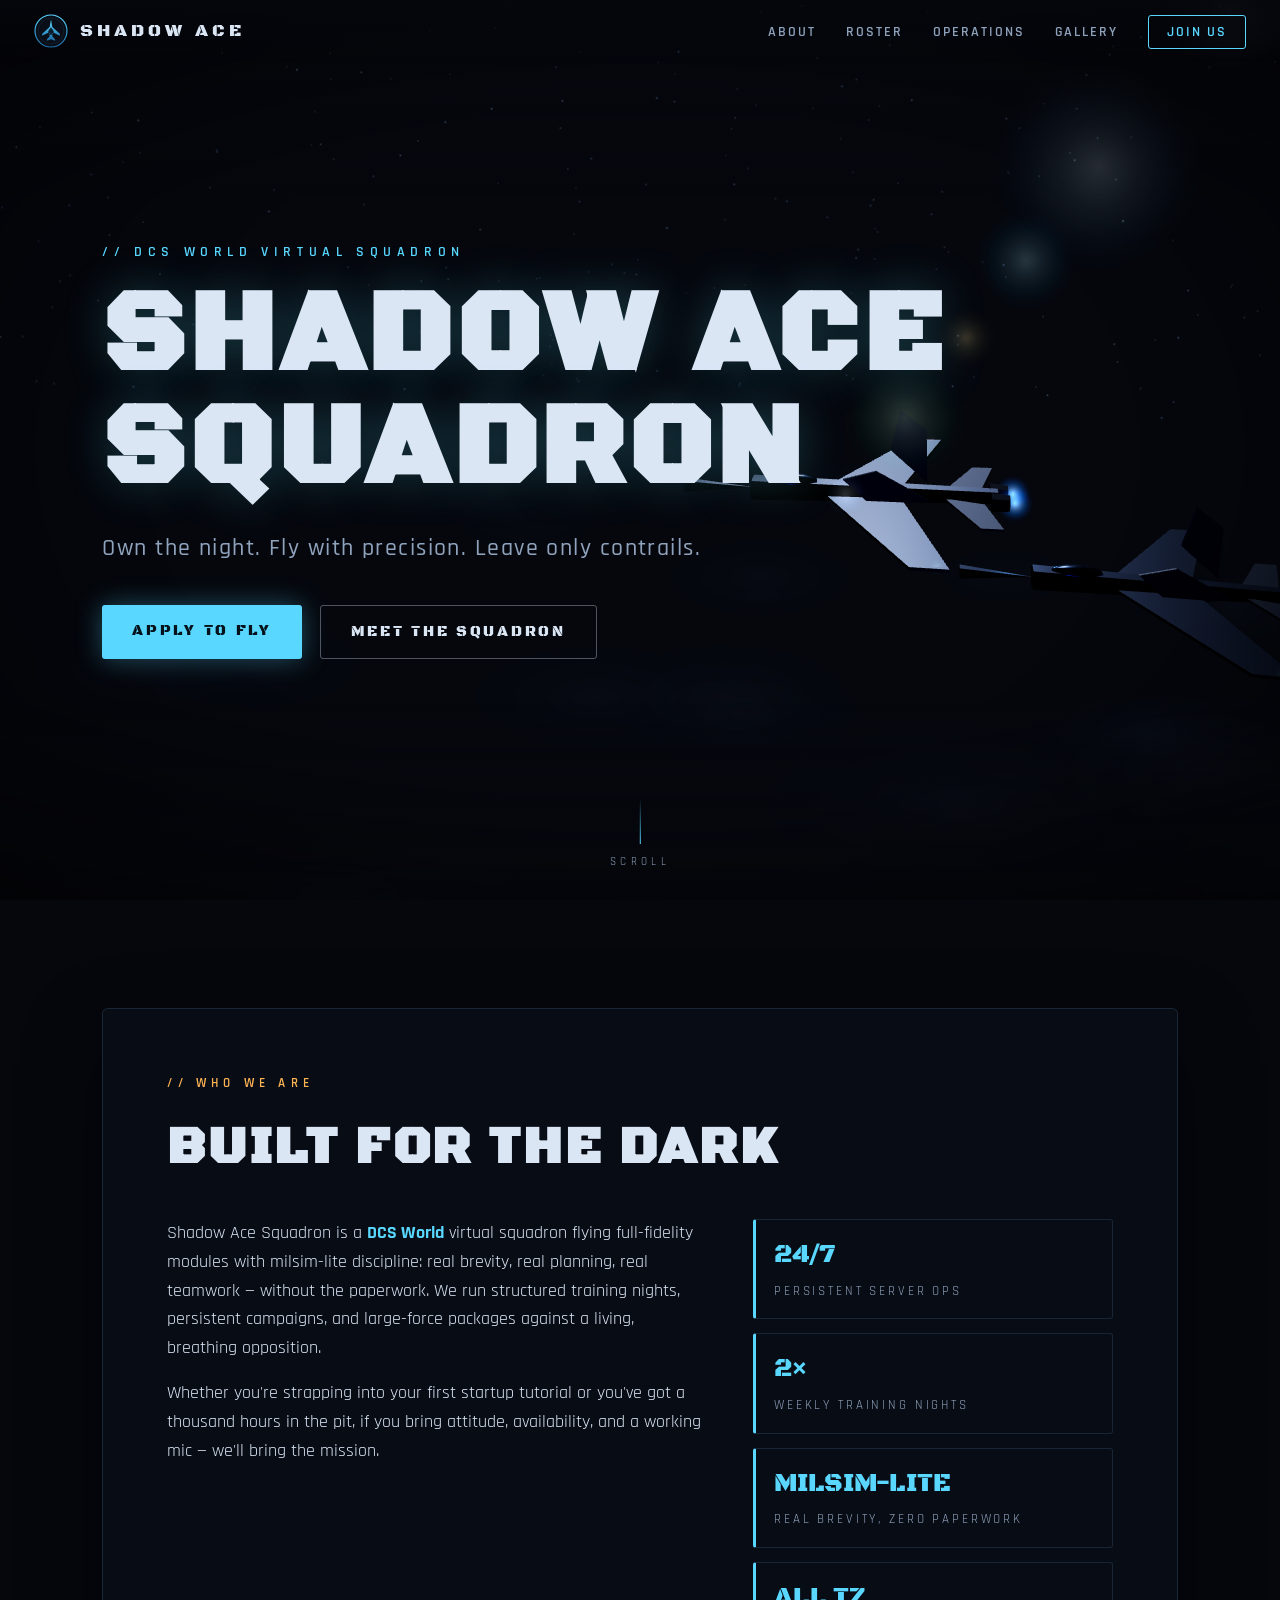
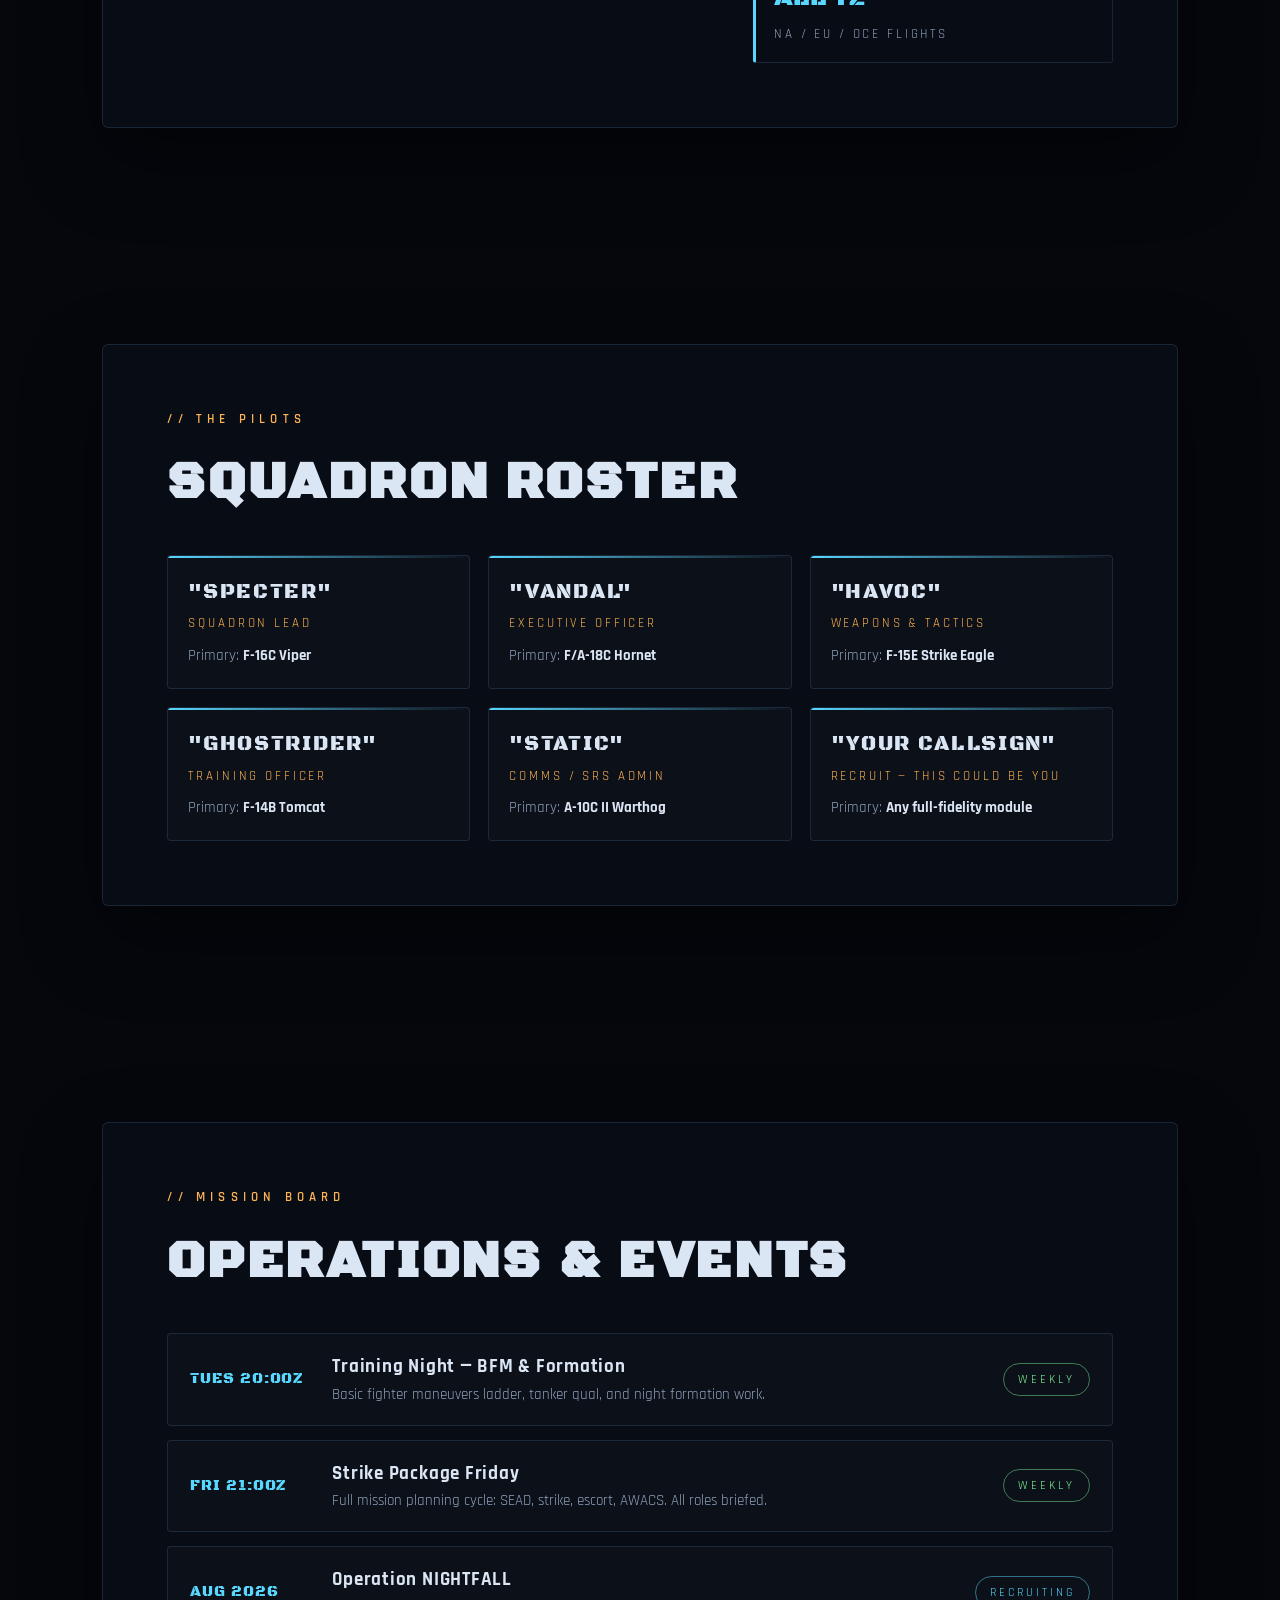
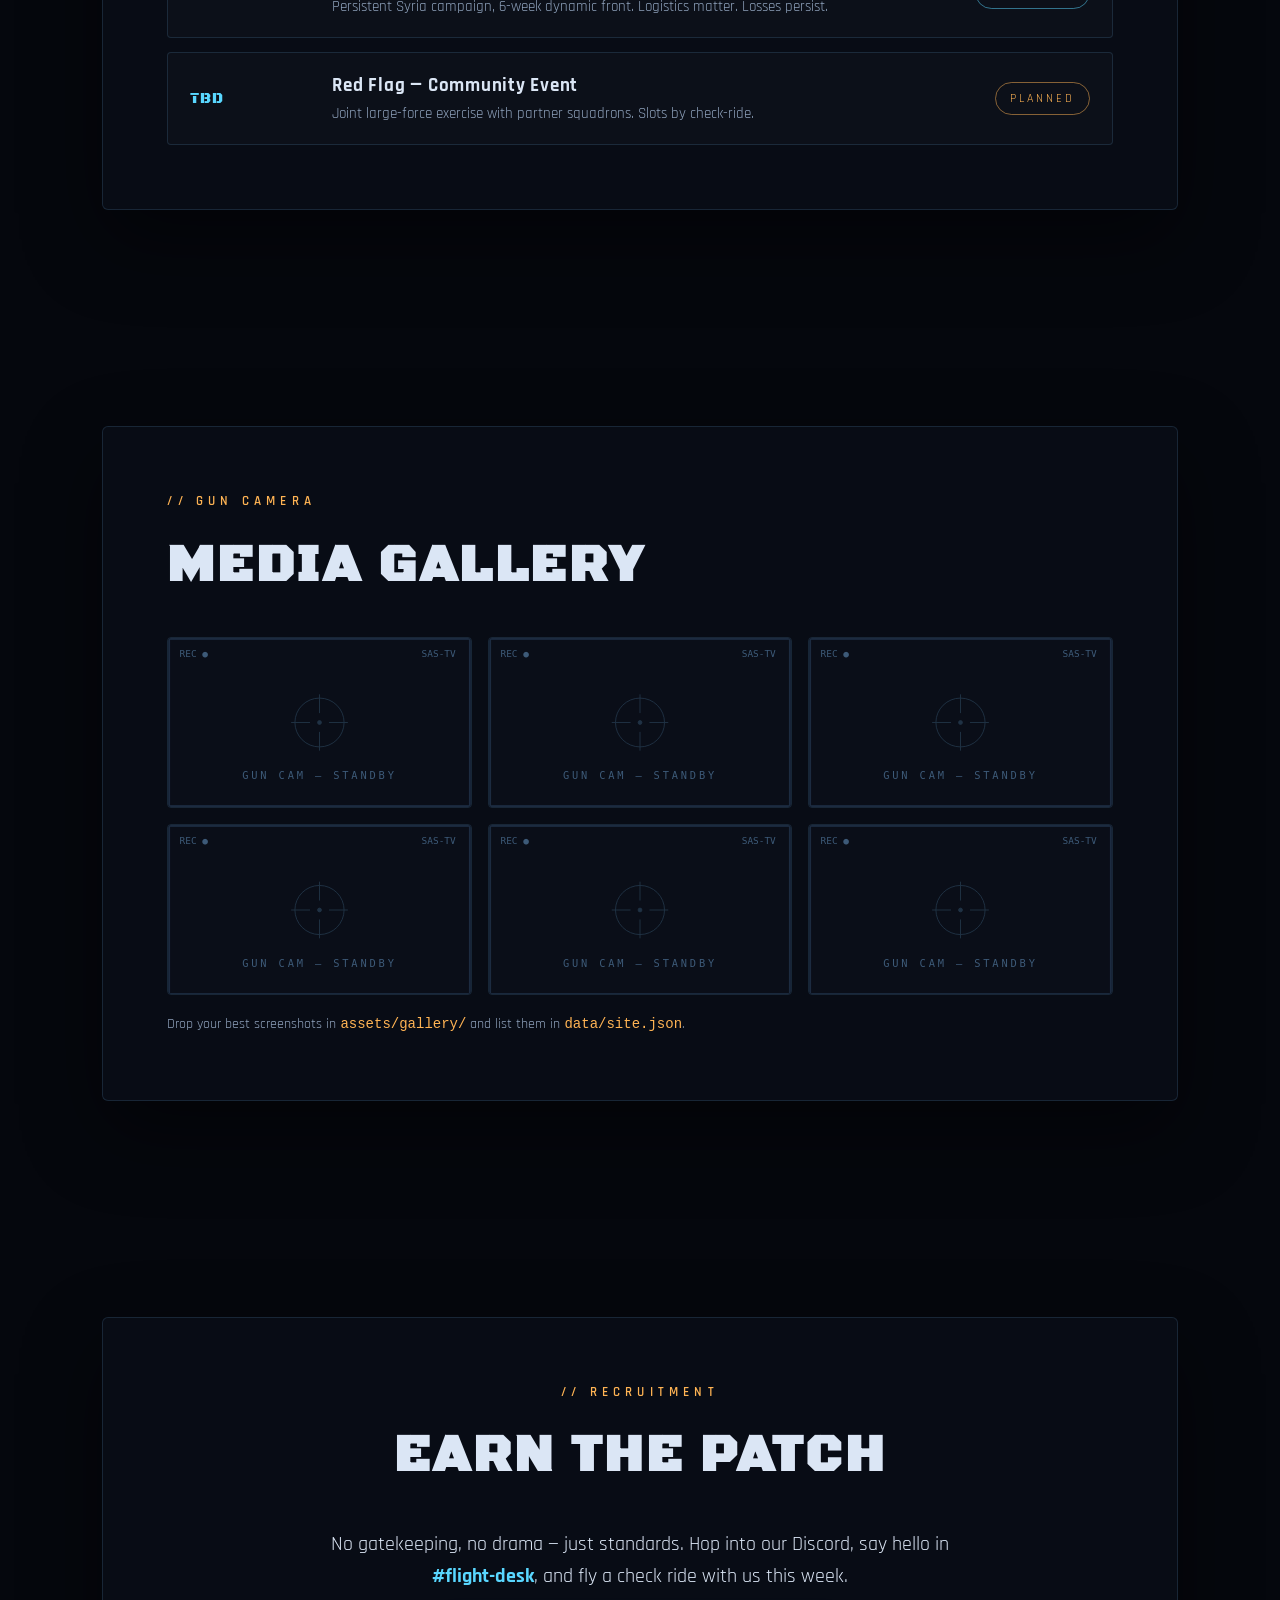
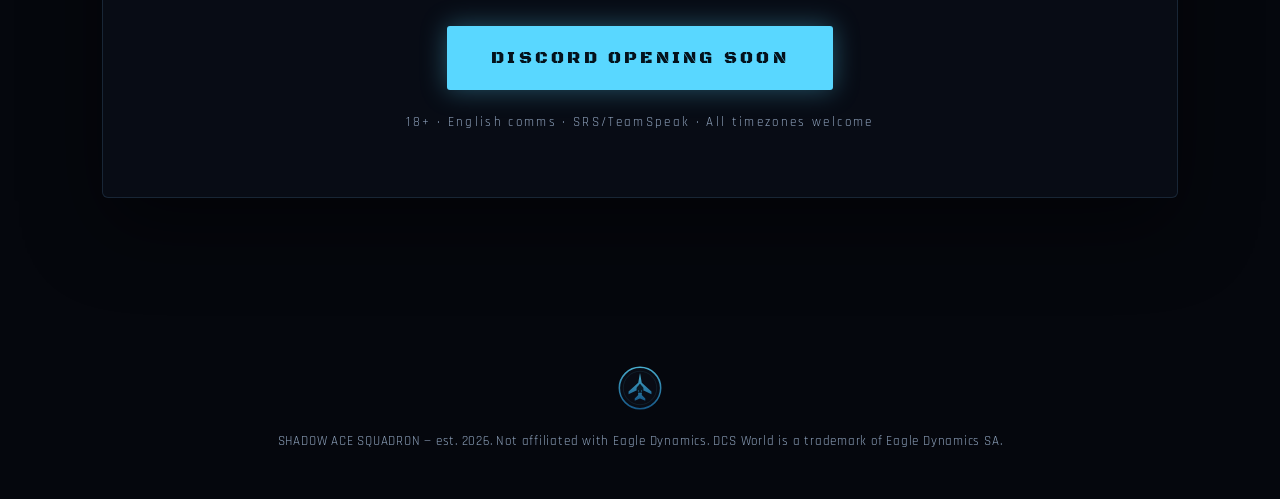
==== index.html @ 723c4660 "Shadow Ace Squadron website — cinematic Three.js night-ops build Co-Authored-By: Claude Fable 5 <nor" ====
<!DOCTYPE html>
<html lang="en">
<head>
  <meta charset="UTF-8" />
  <meta name="viewport" content="width=device-width, initial-scale=1.0" />
  <title>Shadow Ace Squadron — SAS | DCS World Virtual Squadron</title>
  <meta name="description" content="Shadow Ace Squadron (SAS) — a DCS World virtual squadron. Precision. Brotherhood. Night ops. Apply to fly with us." />
  <link rel="icon" href="assets/favicon.svg" type="image/svg+xml" />
  <link rel="stylesheet" href="css/fonts.css" />
  <link rel="stylesheet" href="css/style.css" />
  <script type="importmap">
    {
      "imports": {
        "three": "./js/vendor/three.module.js"
      }
    }
  </script>
</head>
<body>
  <!-- 3D background canvas (fixed, full viewport) -->
  <canvas id="scene"></canvas>
  <div id="vignette"></div>

  <!-- Loading screen -->
  <div id="loader">
    <div class="loader-inner">
      <div class="loader-ring"></div>
      <span class="loader-text">SPOOLING ENGINES</span>
    </div>
  </div>

  <!-- Navigation -->
  <nav id="nav">
    <a class="nav-brand" href="#top">
      <img src="assets/logo.svg" alt="SAS roundel" class="nav-logo" />
      <span>SHADOW&nbsp;ACE</span>
    </a>
    <button id="nav-toggle" aria-label="Menu"><span></span><span></span><span></span></button>
    <ul class="nav-links">
      <li><a href="#about">About</a></li>
      <li><a href="#roster">Roster</a></li>
      <li><a href="#operations">Operations</a></li>
      <li><a href="#gallery">Gallery</a></li>
      <li><a href="#join" class="nav-cta">Join Us</a></li>
    </ul>
  </nav>

  <main id="top">
    <!-- HERO -->
    <header class="hero">
      <div class="hero-content reveal">
        <p class="hero-kicker">// DCS WORLD VIRTUAL SQUADRON</p>
        <h1 class="hero-title">SHADOW&nbsp;ACE<br />SQUADRON</h1>
        <p class="hero-sub">Own the night. Fly with precision. Leave only contrails.</p>
        <div class="hero-actions">
          <a href="#join" class="btn btn-primary">APPLY TO FLY</a>
          <a href="#about" class="btn btn-ghost">MEET THE SQUADRON</a>
        </div>
      </div>
      <div class="hero-scroll"><span></span>SCROLL</div>
    </header>

    <!-- ABOUT -->
    <section id="about" class="section">
      <div class="panel reveal">
        <p class="section-kicker">// WHO WE ARE</p>
        <h2 class="section-title">BUILT FOR THE DARK</h2>
        <div class="about-grid">
          <div class="about-text">
            <p>
              Shadow Ace Squadron is a <strong>DCS World</strong> virtual squadron flying
              full-fidelity modules with milsim-lite discipline: real brevity, real planning,
              real teamwork — without the paperwork. We run structured training nights,
              persistent campaigns, and large-force packages against a living, breathing
              opposition.
            </p>
            <p>
              Whether you're strapping into your first startup tutorial or you've got a
              thousand hours in the pit, if you bring attitude, availability, and a working
              mic — we'll bring the mission.
            </p>
          </div>
          <ul class="stat-list" id="stat-list">
            <!-- populated by js/main.js from data/site.json -->
          </ul>
        </div>
      </div>
    </section>

    <!-- ROSTER -->
    <section id="roster" class="section">
      <div class="panel reveal">
        <p class="section-kicker">// THE PILOTS</p>
        <h2 class="section-title">SQUADRON ROSTER</h2>
        <div class="roster-grid" id="roster-grid">
          <!-- populated by js/main.js from data/roster.json -->
        </div>
      </div>
    </section>

    <!-- OPERATIONS -->
    <section id="operations" class="section">
      <div class="panel reveal">
        <p class="section-kicker">// MISSION BOARD</p>
        <h2 class="section-title">OPERATIONS &amp; EVENTS</h2>
        <div class="ops-list" id="ops-list">
          <!-- populated by js/main.js from data/ops.json -->
        </div>
      </div>
    </section>

    <!-- GALLERY -->
    <section id="gallery" class="section">
      <div class="panel reveal">
        <p class="section-kicker">// GUN CAMERA</p>
        <h2 class="section-title">MEDIA GALLERY</h2>
        <div class="gallery-grid" id="gallery-grid">
          <!-- populated by js/main.js from data/site.json gallery entries -->
        </div>
        <p class="gallery-note">Drop your best screenshots in <code>assets/gallery/</code> and list them in <code>data/site.json</code>.</p>
      </div>
    </section>

    <!-- JOIN -->
    <section id="join" class="section">
      <div class="panel panel-cta reveal">
        <p class="section-kicker">// RECRUITMENT</p>
        <h2 class="section-title">EARN THE PATCH</h2>
        <p class="join-text">
          No gatekeeping, no drama — just standards. Hop into our Discord, say hello in
          <strong>#flight-desk</strong>, and fly a check ride with us this week.
        </p>
        <a id="discord-btn" class="btn btn-primary btn-lg" href="#" target="_blank" rel="noopener">
          JOIN THE DISCORD
        </a>
        <p class="join-smallprint">18+ · English comms · SRS/TeamSpeak · All timezones welcome</p>
      </div>
    </section>

    <footer>
      <img src="assets/logo.svg" alt="SAS roundel" class="footer-logo" />
      <p>SHADOW ACE SQUADRON — est. 2026. Not affiliated with Eagle Dynamics. DCS World is a trademark of Eagle Dynamics SA.</p>
    </footer>
  </main>

  <script type="module" src="js/scene.js"></script>
  <script type="module" src="js/main.js"></script>
</body>
</html>
---- css/fonts.css ----
@font-face {
  font-family: "Black Ops One";
  font-style: normal;
  font-weight: 400;
  font-display: swap;
  src: url("../assets/fonts/black-ops-one-latin-400-normal.woff2") format("woff2");
}
@font-face { font-family: "Rajdhani"; font-style: normal; font-weight: 400; font-display: swap; src: url("../assets/fonts/rajdhani-latin-400-normal.woff2") format("woff2"); }
@font-face { font-family: "Rajdhani"; font-style: normal; font-weight: 500; font-display: swap; src: url("../assets/fonts/rajdhani-latin-500-normal.woff2") format("woff2"); }
@font-face { font-family: "Rajdhani"; font-style: normal; font-weight: 600; font-display: swap; src: url("../assets/fonts/rajdhani-latin-600-normal.woff2") format("woff2"); }
@font-face { font-family: "Rajdhani"; font-style: normal; font-weight: 700; font-display: swap; src: url("../assets/fonts/rajdhani-latin-700-normal.woff2") format("woff2"); }
---- css/style.css ----
/* ============ Shadow Ace Squadron — night-ops theme ============ */
:root {
  --bg: #05070d;
  --panel: rgba(10, 14, 24, 0.82);
  --panel-border: rgba(120, 200, 255, 0.14);
  --ink: #dbe6f5;
  --ink-dim: #8fa3bd;
  --cyan: #59d7ff;
  --amber: #ffb454;
  --danger: #ff5964;
  --stencil: "Black Ops One", system-ui, sans-serif;
  --body: "Rajdhani", system-ui, sans-serif;
}

* { margin: 0; padding: 0; box-sizing: border-box; }
html { scroll-behavior: smooth; }
body {
  background: var(--bg);
  color: var(--ink);
  font-family: var(--body);
  font-size: 18px;
  line-height: 1.6;
  overflow-x: hidden;
}

/* 3D canvas sits behind everything */
#scene {
  position: fixed;
  inset: 0;
  width: 100vw;
  height: 100vh;
  z-index: 0;
  display: block;
}
#vignette {
  position: fixed;
  inset: 0;
  z-index: 1;
  pointer-events: none;
  background:
    radial-gradient(ellipse at center, transparent 55%, rgba(0, 0, 0, 0.55) 100%),
    linear-gradient(to bottom, rgba(5, 7, 13, 0.35), transparent 22%, transparent 78%, rgba(5, 7, 13, 0.6));
}
main, nav, footer { position: relative; z-index: 2; }

/* ---------- loader ---------- */
#loader {
  position: fixed;
  inset: 0;
  z-index: 50;
  background: var(--bg);
  display: flex;
  align-items: center;
  justify-content: center;
  transition: opacity 0.7s ease, visibility 0.7s;
}
#loader.done { opacity: 0; visibility: hidden; }
.loader-inner { text-align: center; }
.loader-ring {
  width: 64px;
  height: 64px;
  margin: 0 auto 18px;
  border: 2px solid rgba(89, 215, 255, 0.15);
  border-top-color: var(--cyan);
  border-radius: 50%;
  animation: spin 0.9s linear infinite;
}
@keyframes spin { to { transform: rotate(360deg); } }
.loader-text {
  font-family: var(--stencil);
  letter-spacing: 0.35em;
  font-size: 13px;
  color: var(--ink-dim);
}

/* ---------- nav ---------- */
#nav {
  position: fixed;
  top: 0;
  left: 0;
  right: 0;
  z-index: 20;
  display: flex;
  align-items: center;
  justify-content: space-between;
  padding: 14px 34px;
  background: linear-gradient(to bottom, rgba(5, 7, 13, 0.85), rgba(5, 7, 13, 0));
  transition: background 0.3s;
}
#nav.scrolled {
  background: rgba(5, 7, 13, 0.92);
  border-bottom: 1px solid var(--panel-border);
  backdrop-filter: blur(10px);
}
.nav-brand {
  display: flex;
  align-items: center;
  gap: 12px;
  font-family: var(--stencil);
  font-size: 18px;
  letter-spacing: 0.22em;
  color: var(--ink);
  text-decoration: none;
}
.nav-logo { width: 34px; height: 34px; }
.nav-links {
  display: flex;
  gap: 30px;
  list-style: none;
  align-items: center;
}
.nav-links a {
  color: var(--ink-dim);
  text-decoration: none;
  font-weight: 600;
  letter-spacing: 0.14em;
  font-size: 14px;
  text-transform: uppercase;
  transition: color 0.2s;
}
.nav-links a:hover { color: var(--cyan); }
.nav-cta {
  border: 1px solid var(--cyan);
  padding: 7px 18px;
  border-radius: 3px;
  color: var(--cyan) !important;
}
.nav-cta:hover { background: rgba(89, 215, 255, 0.12); }
#nav-toggle { display: none; background: none; border: none; cursor: pointer; }
#nav-toggle span {
  display: block;
  width: 26px;
  height: 2px;
  background: var(--ink);
  margin: 6px 0;
}

/* ---------- hero ---------- */
.hero {
  min-height: 100vh;
  display: flex;
  align-items: center;
  padding: 0 8vw;
  position: relative;
}
.hero-kicker {
  color: var(--cyan);
  letter-spacing: 0.4em;
  font-weight: 600;
  font-size: 14px;
  margin-bottom: 18px;
}
.hero-title {
  font-family: var(--stencil);
  font-size: clamp(52px, 9vw, 118px);
  line-height: 0.98;
  letter-spacing: 0.04em;
  text-shadow: 0 0 44px rgba(89, 215, 255, 0.25), 0 4px 30px rgba(0, 0, 0, 0.8);
}
.hero-sub {
  margin-top: 22px;
  font-size: clamp(18px, 2.2vw, 24px);
  color: var(--ink-dim);
  font-weight: 500;
  letter-spacing: 0.06em;
}
.hero-actions { margin-top: 38px; display: flex; gap: 18px; flex-wrap: wrap; }
.hero-scroll {
  position: absolute;
  bottom: 28px;
  left: 50%;
  transform: translateX(-50%);
  font-size: 11px;
  letter-spacing: 0.4em;
  color: var(--ink-dim);
  text-align: center;
}
.hero-scroll span {
  display: block;
  width: 1px;
  height: 46px;
  margin: 0 auto 10px;
  background: linear-gradient(to bottom, transparent, var(--cyan));
  animation: drip 1.8s ease-in-out infinite;
}
@keyframes drip { 0% { transform: scaleY(0); transform-origin: top; } 55% { transform: scaleY(1); transform-origin: top; } 100% { transform: scaleY(0); transform-origin: bottom; } }

/* ---------- buttons ---------- */
.btn {
  display: inline-block;
  font-family: var(--stencil);
  font-size: 15px;
  letter-spacing: 0.18em;
  text-decoration: none;
  padding: 14px 30px;
  border-radius: 3px;
  transition: transform 0.15s, box-shadow 0.2s, background 0.2s;
}
.btn-primary {
  background: var(--cyan);
  color: #04121c;
  box-shadow: 0 0 26px rgba(89, 215, 255, 0.35);
}
.btn-primary:hover { transform: translateY(-2px); box-shadow: 0 0 40px rgba(89, 215, 255, 0.55); }
.btn-ghost {
  border: 1px solid rgba(219, 230, 245, 0.35);
  color: var(--ink);
}
.btn-ghost:hover { border-color: var(--cyan); color: var(--cyan); }
.btn-lg { font-size: 18px; padding: 18px 44px; }

/* ---------- sections & panels ---------- */
.section { padding: 12vh 8vw; }
.panel {
  max-width: 1150px;
  margin: 0 auto;
  background: var(--panel);
  border: 1px solid var(--panel-border);
  border-radius: 6px;
  padding: clamp(28px, 5vw, 64px);
  backdrop-filter: blur(14px);
  box-shadow: 0 30px 80px rgba(0, 0, 0, 0.45);
}
.section-kicker {
  color: var(--amber);
  letter-spacing: 0.4em;
  font-weight: 600;
  font-size: 13px;
  margin-bottom: 12px;
}
.section-title {
  font-family: var(--stencil);
  font-size: clamp(30px, 4.6vw, 52px);
  letter-spacing: 0.05em;
  margin-bottom: 30px;
}

/* reveal on scroll */
.reveal { opacity: 0; transform: translateY(36px); transition: opacity 0.8s ease, transform 0.8s ease; }
.reveal.visible { opacity: 1; transform: none; }

/* ---------- about ---------- */
.about-grid { display: grid; grid-template-columns: 1.5fr 1fr; gap: 46px; align-items: start; }
.about-text p + p { margin-top: 16px; }
.about-text strong { color: var(--cyan); }
.stat-list { list-style: none; display: grid; gap: 14px; }
.stat-list li {
  border: 1px solid var(--panel-border);
  border-left: 3px solid var(--cyan);
  padding: 14px 18px;
  border-radius: 3px;
}
.stat-list .stat-num {
  font-family: var(--stencil);
  font-size: 26px;
  color: var(--cyan);
  display: block;
}
.stat-list .stat-label {
  font-size: 13px;
  letter-spacing: 0.22em;
  color: var(--ink-dim);
  text-transform: uppercase;
}

/* ---------- roster ---------- */
.roster-grid {
  display: grid;
  grid-template-columns: repeat(auto-fill, minmax(240px, 1fr));
  gap: 18px;
}
.pilot-card {
  border: 1px solid var(--panel-border);
  border-radius: 4px;
  padding: 20px;
  background: rgba(255, 255, 255, 0.02);
  transition: border-color 0.2s, transform 0.2s;
  position: relative;
  overflow: hidden;
}
.pilot-card:hover { border-color: rgba(89, 215, 255, 0.5); transform: translateY(-3px); }
.pilot-card::before {
  content: "";
  position: absolute;
  top: 0; left: 0; right: 0;
  height: 2px;
  background: linear-gradient(90deg, var(--cyan), transparent);
}
.pilot-callsign {
  font-family: var(--stencil);
  font-size: 21px;
  letter-spacing: 0.08em;
}
.pilot-role { color: var(--amber); font-size: 13px; letter-spacing: 0.22em; text-transform: uppercase; margin: 4px 0 10px; }
.pilot-aircraft { color: var(--ink-dim); font-size: 15px; }
.pilot-aircraft b { color: var(--ink); }

/* ---------- operations ---------- */
.ops-list { display: grid; gap: 14px; }
.op-row {
  display: grid;
  grid-template-columns: 120px 1fr auto;
  gap: 22px;
  align-items: center;
  border: 1px solid var(--panel-border);
  border-radius: 4px;
  padding: 18px 22px;
  background: rgba(255, 255, 255, 0.02);
}
.op-date {
  font-family: var(--stencil);
  color: var(--cyan);
  font-size: 15px;
  letter-spacing: 0.06em;
}
.op-name { font-weight: 700; font-size: 19px; letter-spacing: 0.04em; }
.op-desc { color: var(--ink-dim); font-size: 15px; }
.op-status {
  font-size: 12px;
  letter-spacing: 0.24em;
  padding: 6px 14px;
  border-radius: 999px;
  border: 1px solid;
  text-transform: uppercase;
  white-space: nowrap;
}
.op-status.recruiting { color: var(--cyan); border-color: rgba(89, 215, 255, 0.5); }
.op-status.planned { color: var(--amber); border-color: rgba(255, 180, 84, 0.5); }
.op-status.weekly { color: #7dff9b; border-color: rgba(125, 255, 155, 0.45); }

/* ---------- gallery ---------- */
.gallery-grid {
  display: grid;
  grid-template-columns: repeat(auto-fill, minmax(280px, 1fr));
  gap: 16px;
}
.gallery-grid img, .gallery-grid .ph {
  width: 100%;
  aspect-ratio: 16 / 9;
  object-fit: cover;
  border-radius: 4px;
  border: 1px solid var(--panel-border);
  display: block;
  transition: transform 0.25s, border-color 0.25s;
}
.gallery-grid img:hover, .gallery-grid .ph:hover { transform: scale(1.025); border-color: rgba(89, 215, 255, 0.5); }
.gallery-note { margin-top: 18px; color: var(--ink-dim); font-size: 14px; }
.gallery-note code { color: var(--amber); font-family: monospace; }

/* ---------- join ---------- */
.panel-cta { text-align: center; }
.join-text { max-width: 640px; margin: 0 auto 34px; font-size: 20px; }
.join-text strong { color: var(--cyan); }
.join-smallprint { margin-top: 22px; color: var(--ink-dim); font-size: 13px; letter-spacing: 0.18em; }

/* ---------- footer ---------- */
footer {
  text-align: center;
  padding: 60px 8vw 46px;
  color: var(--ink-dim);
  font-size: 13px;
  letter-spacing: 0.06em;
}
.footer-logo { width: 44px; height: 44px; opacity: 0.8; margin-bottom: 14px; }

/* ---------- responsive ---------- */
@media (max-width: 860px) {
  .about-grid { grid-template-columns: 1fr; }
  .op-row { grid-template-columns: 1fr; gap: 8px; }
  .nav-links {
    position: fixed;
    top: 62px;
    right: 0;
    flex-direction: column;
    background: rgba(5, 7, 13, 0.97);
    width: 100%;
    padding: 26px 0;
    gap: 22px;
    transform: translateY(-130%);
    transition: transform 0.3s;
    border-bottom: 1px solid var(--panel-border);
  }
  .nav-links.open { transform: none; }
  #nav-toggle { display: block; }
}
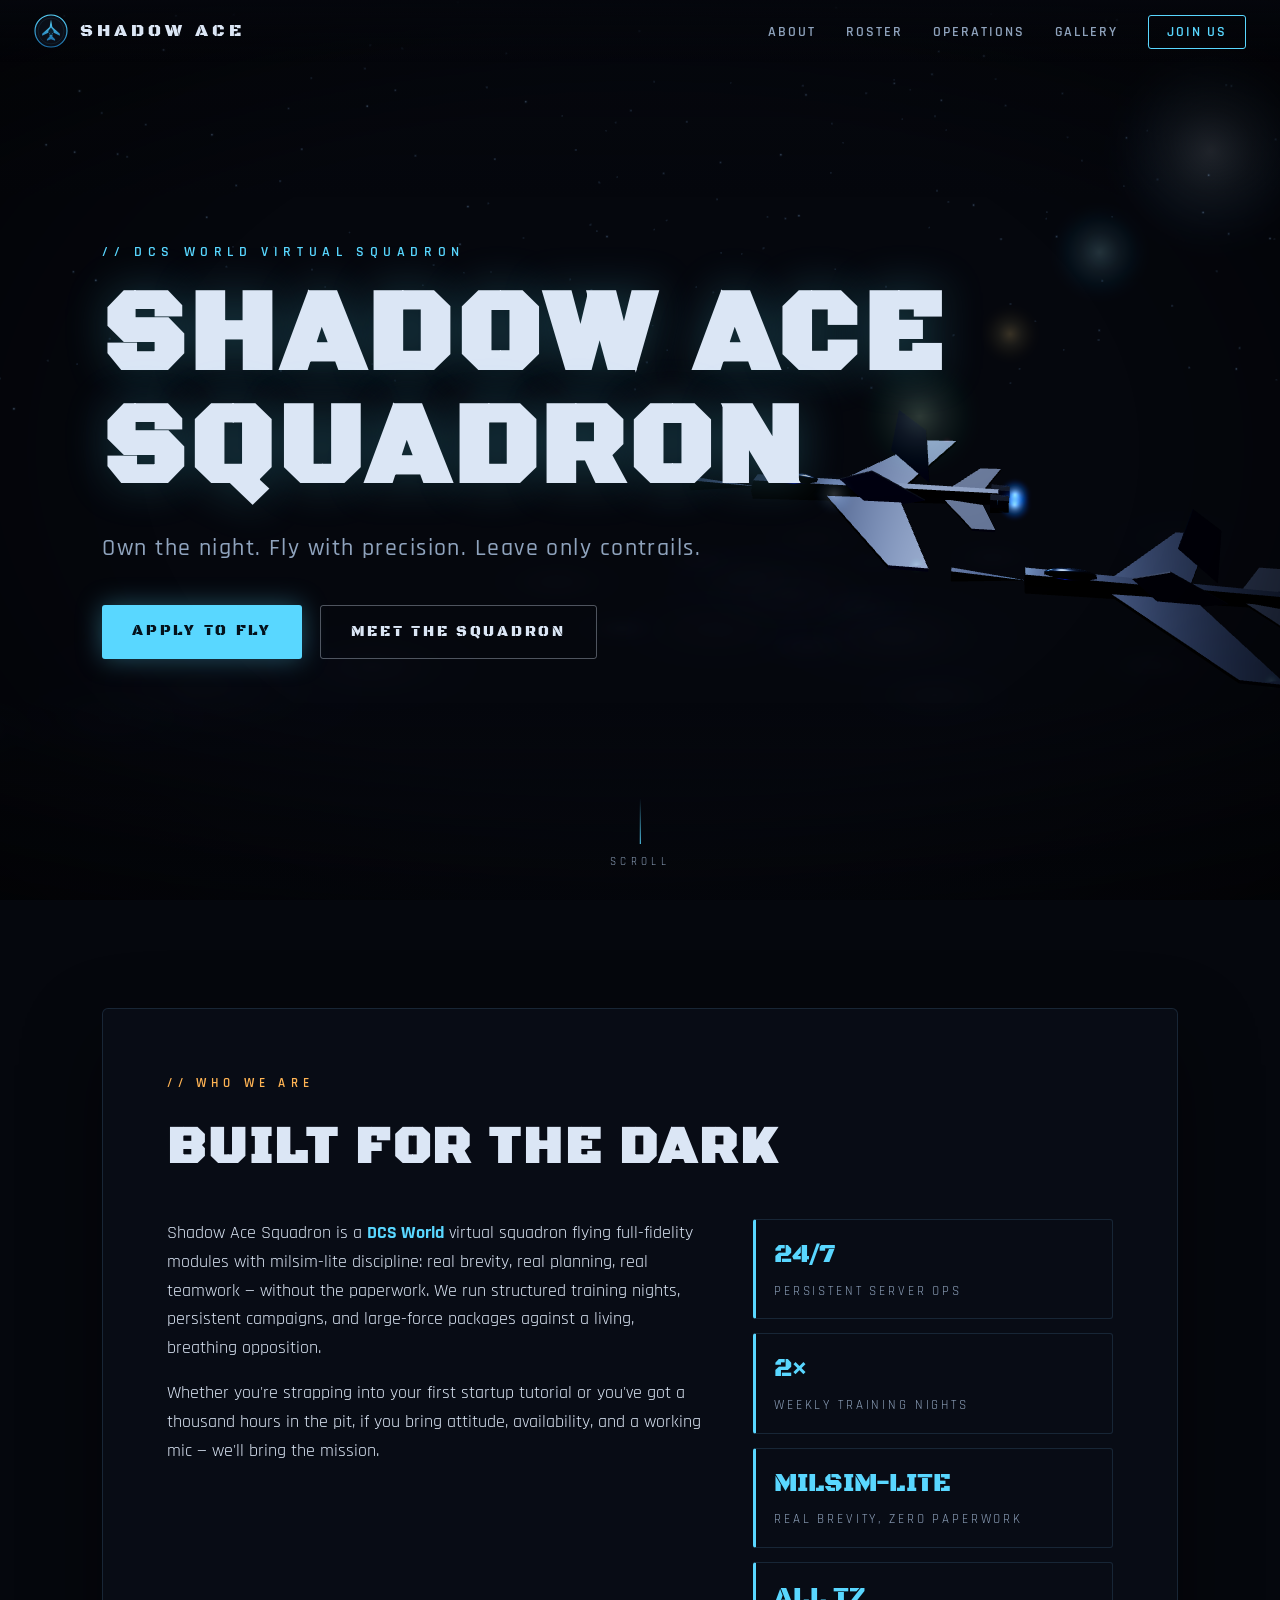
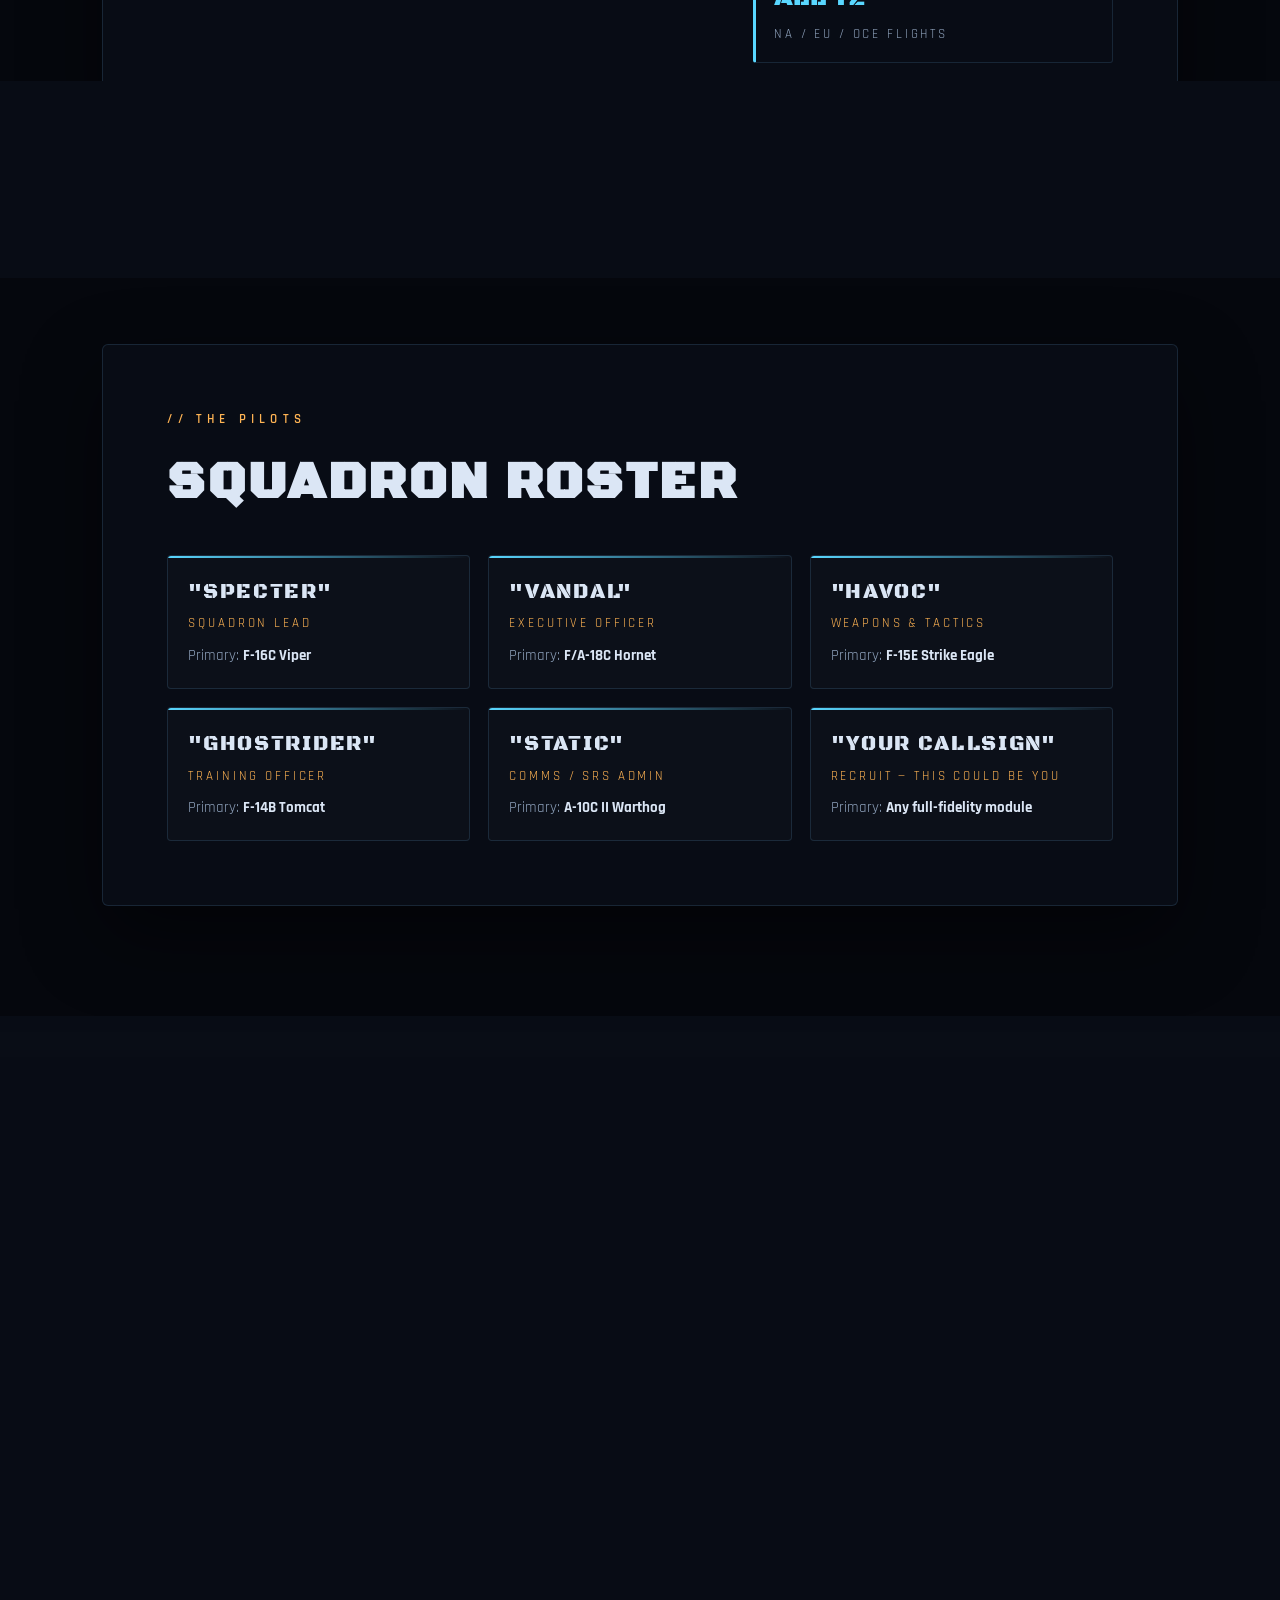
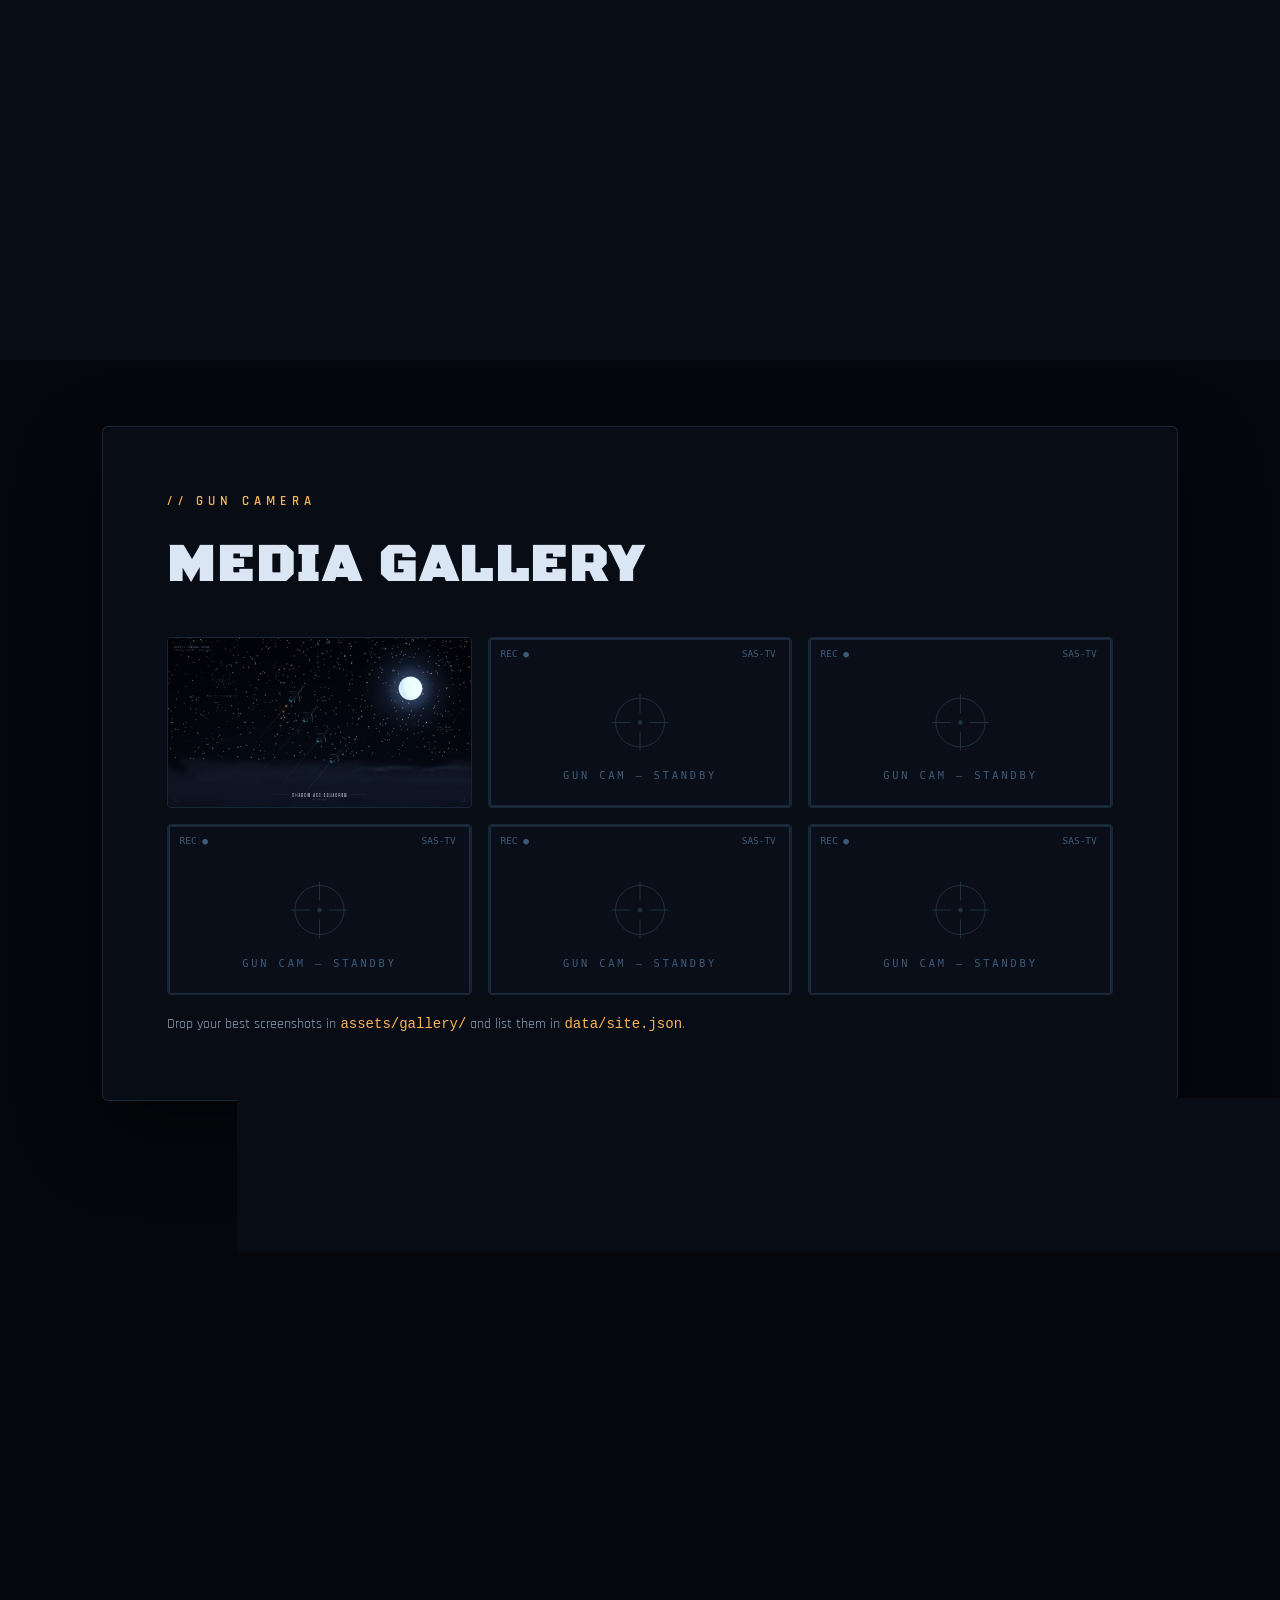
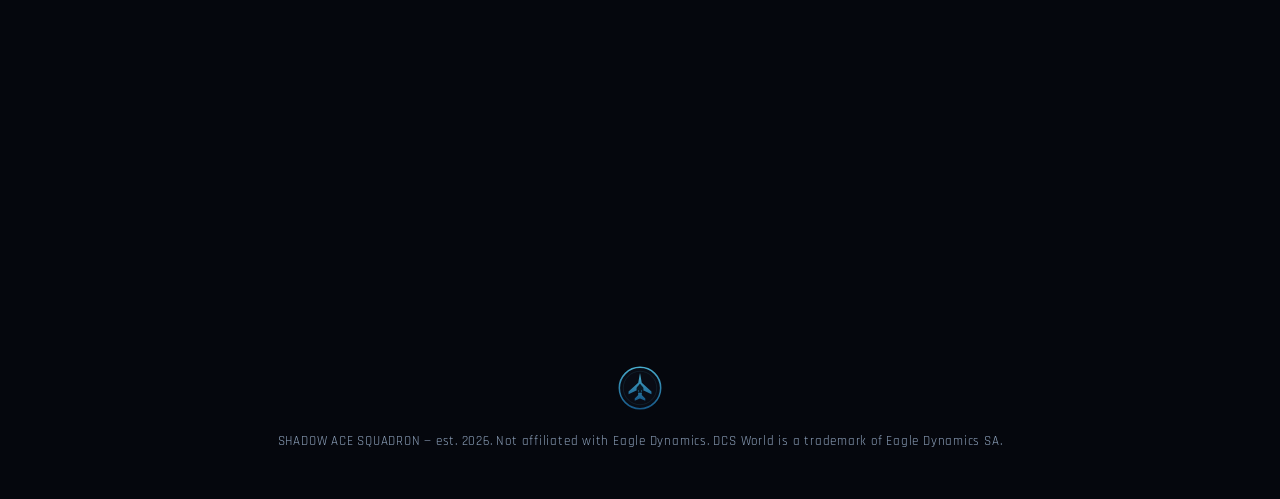
==== commit 0cf144e7: "Add Nocturne Vector backdrop: OG/social image + gallery plate Co-Authored-By: Claude Fable 5 <norepl" ====
--- a/index.html
+++ b/index.html
@@ -5,6 +5,13 @@
   <meta name="viewport" content="width=device-width, initial-scale=1.0" />
   <title>Shadow Ace Squadron — SAS | DCS World Virtual Squadron</title>
   <meta name="description" content="Shadow Ace Squadron (SAS) — a DCS World virtual squadron. Precision. Brotherhood. Night ops. Apply to fly with us." />
+  <meta property="og:title" content="Shadow Ace Squadron — SAS" />
+  <meta property="og:description" content="DCS World virtual squadron. Own the night. Apply to fly with us." />
+  <meta property="og:type" content="website" />
+  <meta property="og:url" content="https://shadowacesquadron-sas.github.io/website/" />
+  <meta property="og:image" content="https://shadowacesquadron-sas.github.io/website/assets/og_backdrop.jpg" />
+  <meta name="twitter:card" content="summary_large_image" />
+  <meta name="twitter:image" content="https://shadowacesquadron-sas.github.io/website/assets/og_backdrop.jpg" />
   <link rel="icon" href="assets/favicon.svg" type="image/svg+xml" />
   <link rel="stylesheet" href="css/fonts.css" />
   <link rel="stylesheet" href="css/style.css" />
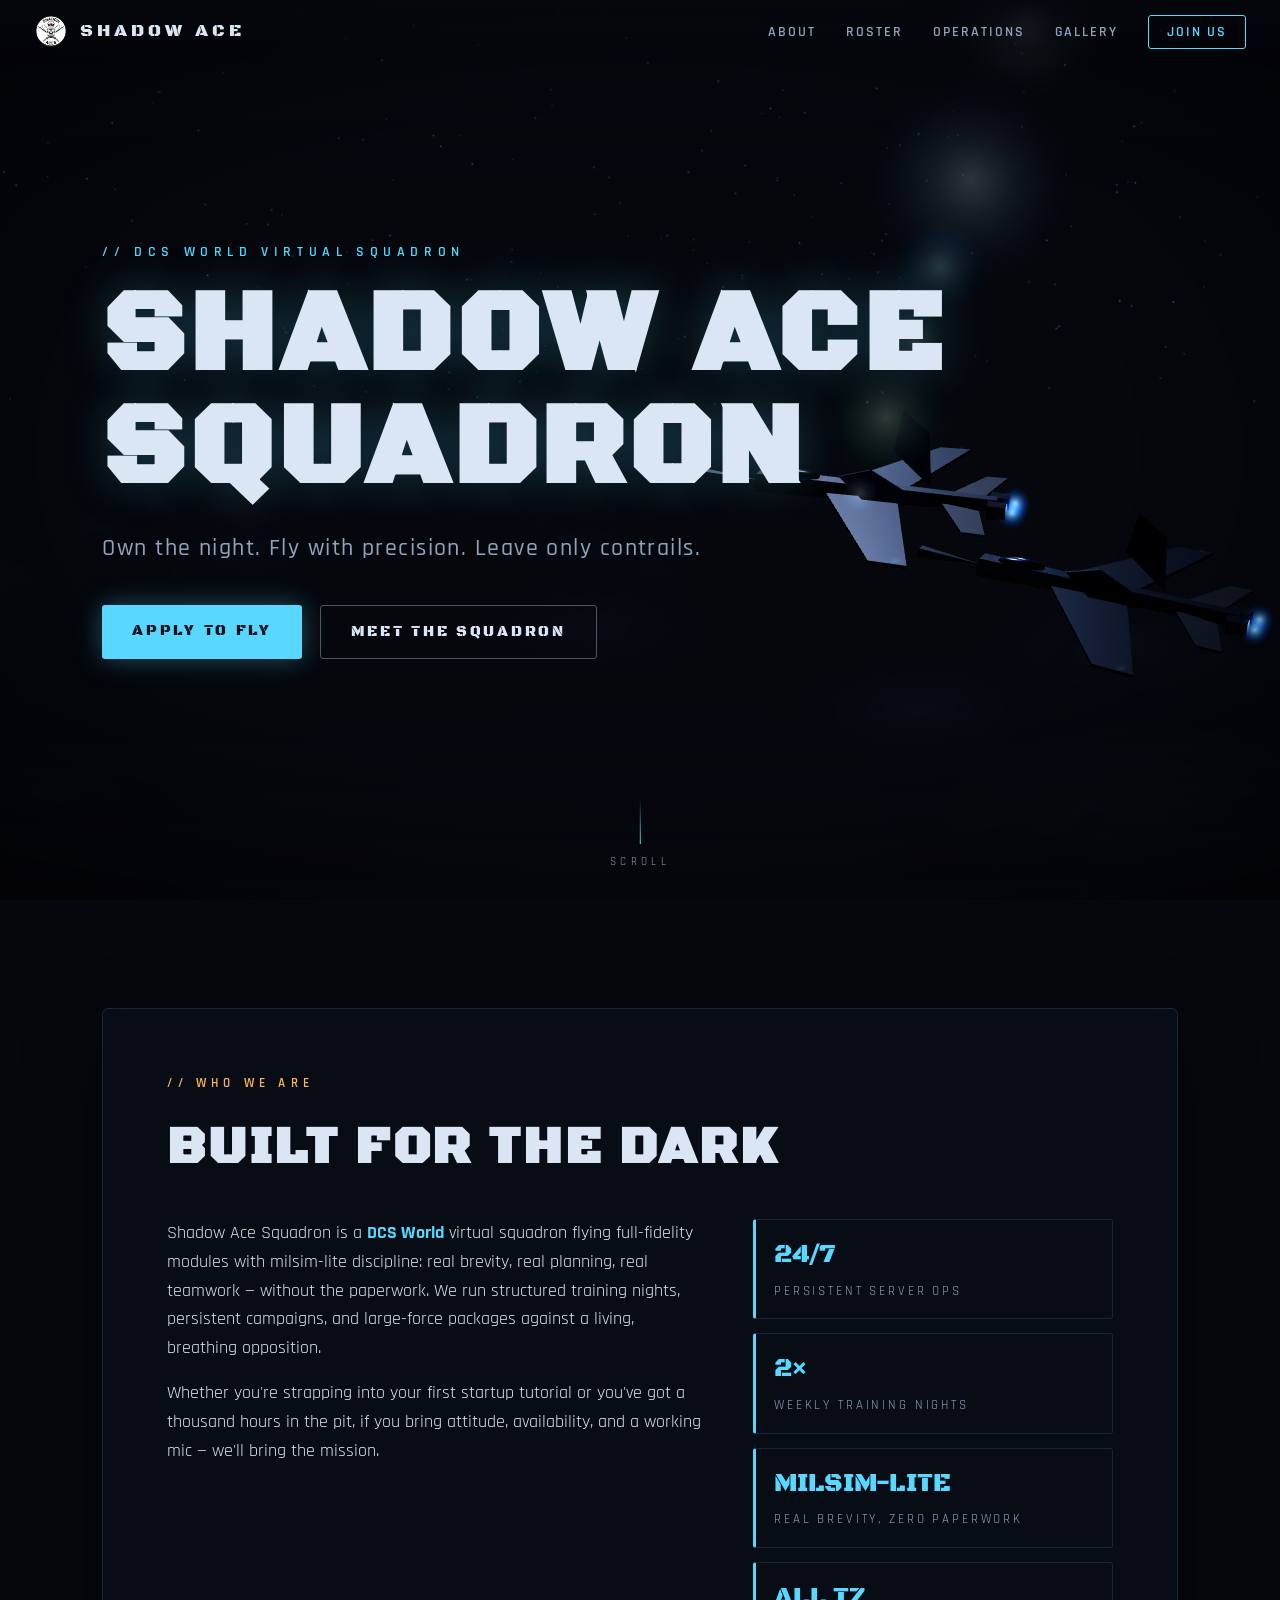
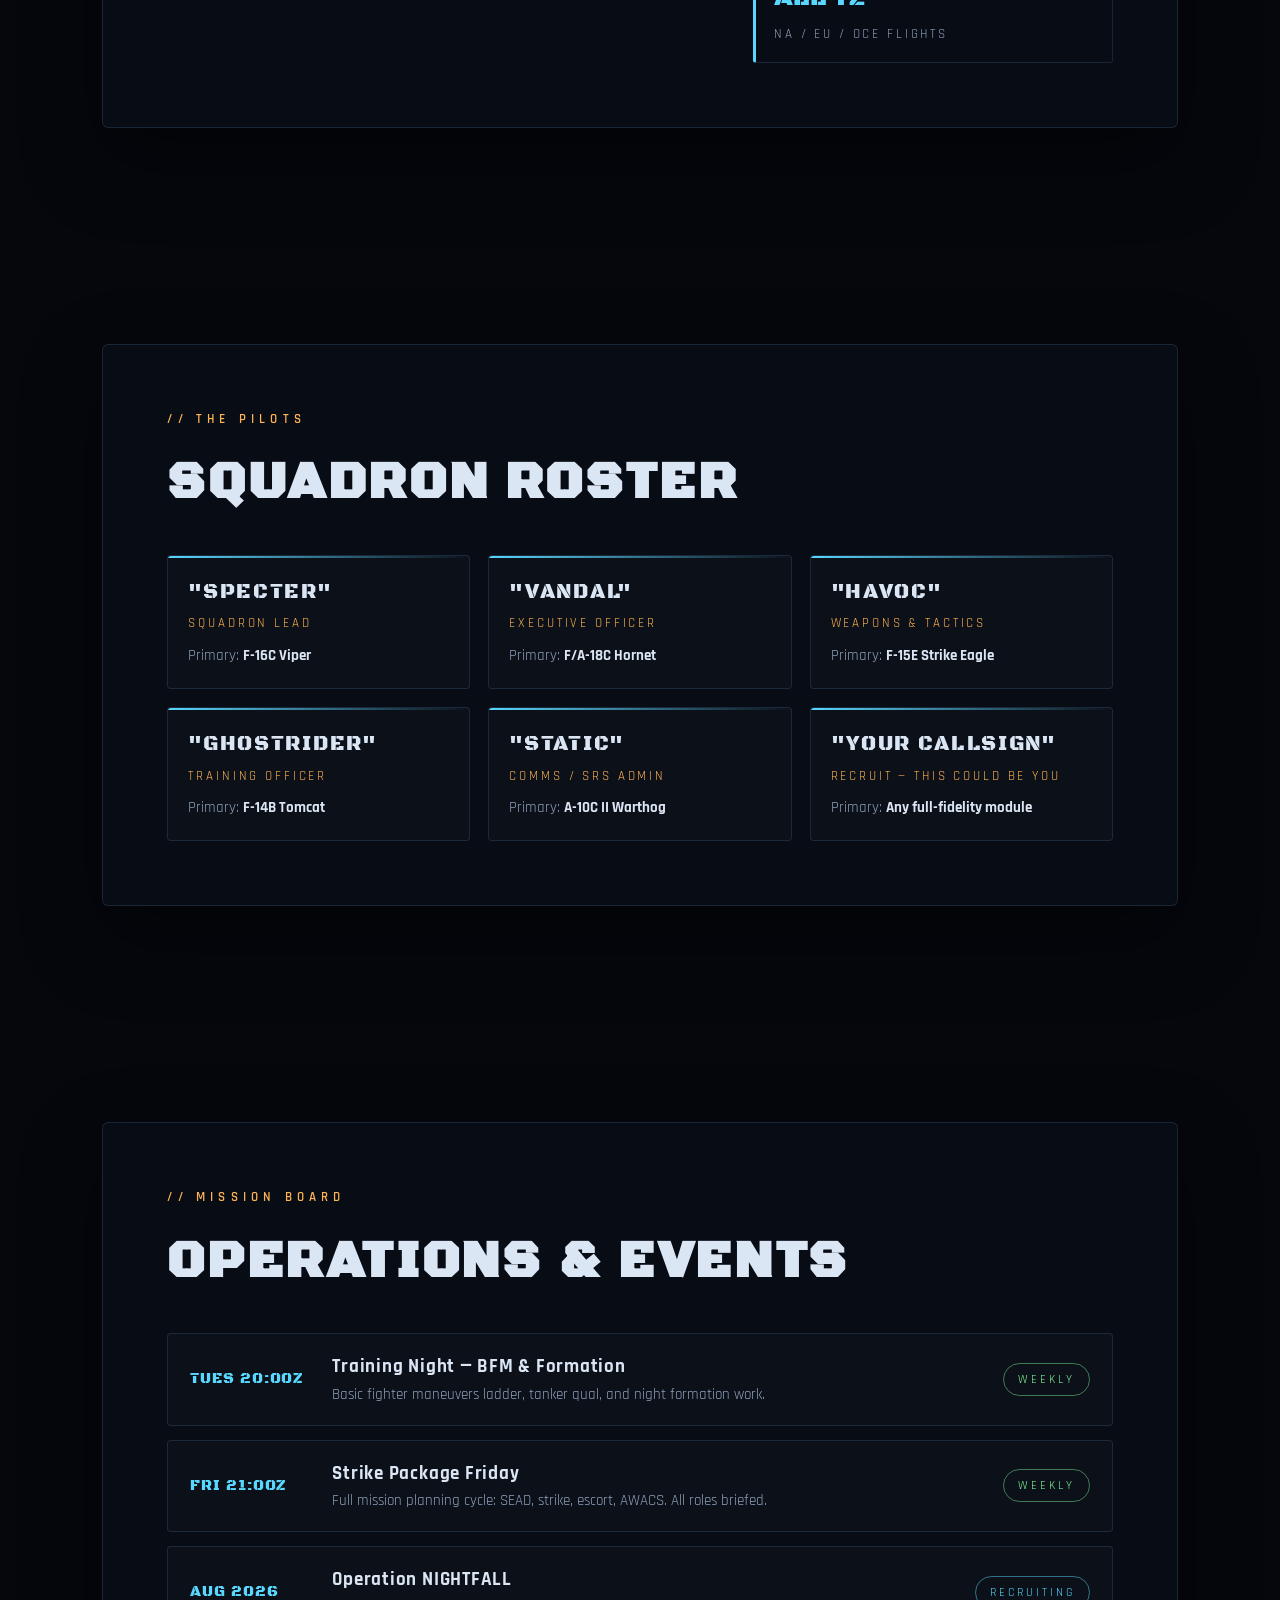
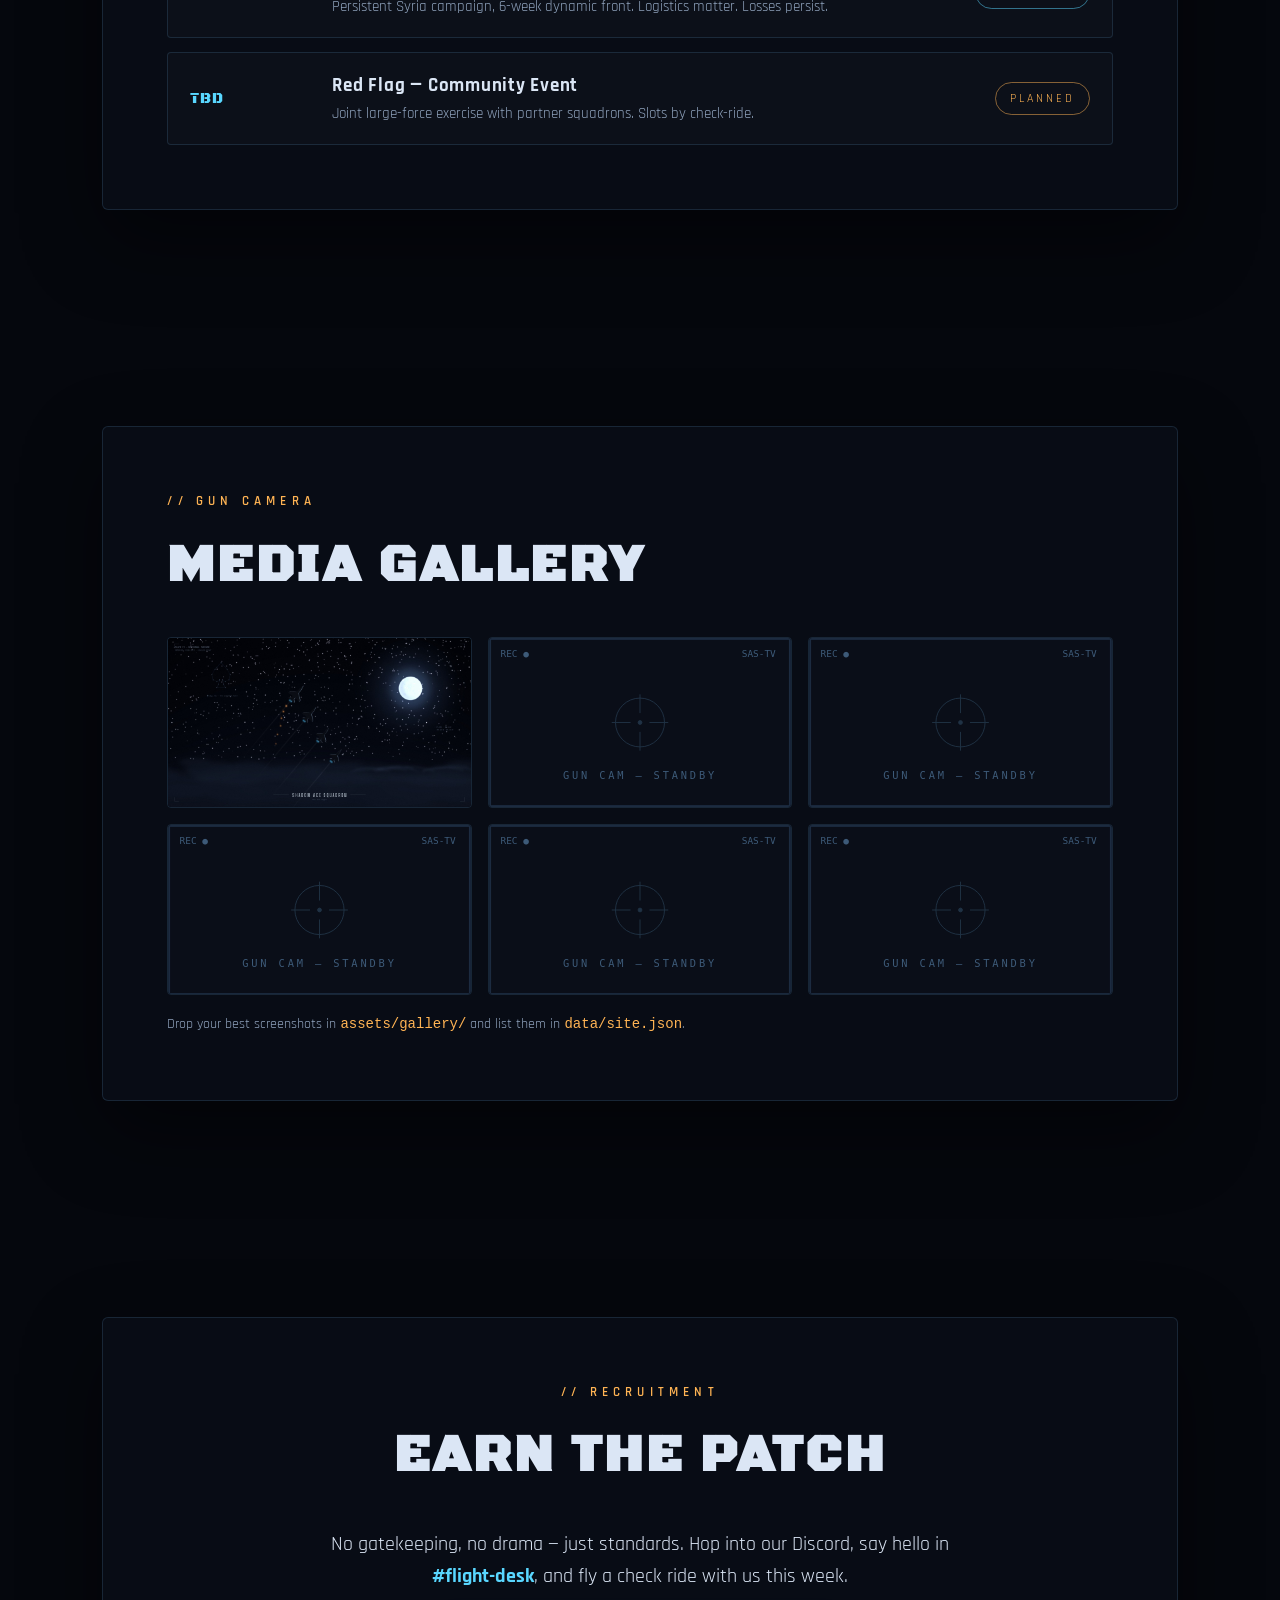
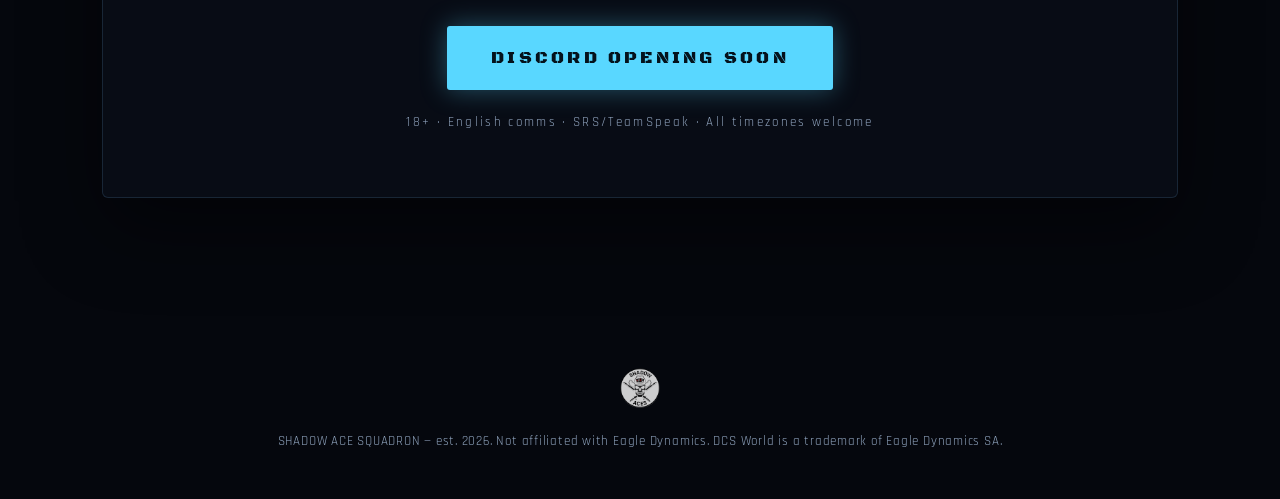
==== commit a0c6f52e: "Official Shadow Aces logo: nav, footer, favicon, apple-touch-icon Co-Authored-By: Claude Fable 5 <no" ====
--- a/index.html
+++ b/index.html
@@ -12,7 +12,8 @@
   <meta property="og:image" content="https://shadowacesquadron-sas.github.io/website/assets/og_backdrop.jpg" />
   <meta name="twitter:card" content="summary_large_image" />
   <meta name="twitter:image" content="https://shadowacesquadron-sas.github.io/website/assets/og_backdrop.jpg" />
-  <link rel="icon" href="assets/favicon.svg" type="image/svg+xml" />
+  <link rel="icon" href="assets/favicon.png" type="image/png" />
+  <link rel="apple-touch-icon" href="assets/apple-touch-icon.png" />
   <link rel="stylesheet" href="css/fonts.css" />
   <link rel="stylesheet" href="css/style.css" />
   <script type="importmap">
@@ -39,7 +40,7 @@
   <!-- Navigation -->
   <nav id="nav">
     <a class="nav-brand" href="#top">
-      <img src="assets/logo.svg" alt="SAS roundel" class="nav-logo" />
+      <img src="assets/logo.png" alt="Shadow Aces emblem" class="nav-logo" />
       <span>SHADOW&nbsp;ACE</span>
     </a>
     <button id="nav-toggle" aria-label="Menu"><span></span><span></span><span></span></button>
@@ -145,7 +146,7 @@
     </section>
 
     <footer>
-      <img src="assets/logo.svg" alt="SAS roundel" class="footer-logo" />
+      <img src="assets/logo.png" alt="Shadow Aces emblem" class="footer-logo" />
       <p>SHADOW ACE SQUADRON — est. 2026. Not affiliated with Eagle Dynamics. DCS World is a trademark of Eagle Dynamics SA.</p>
     </footer>
   </main>
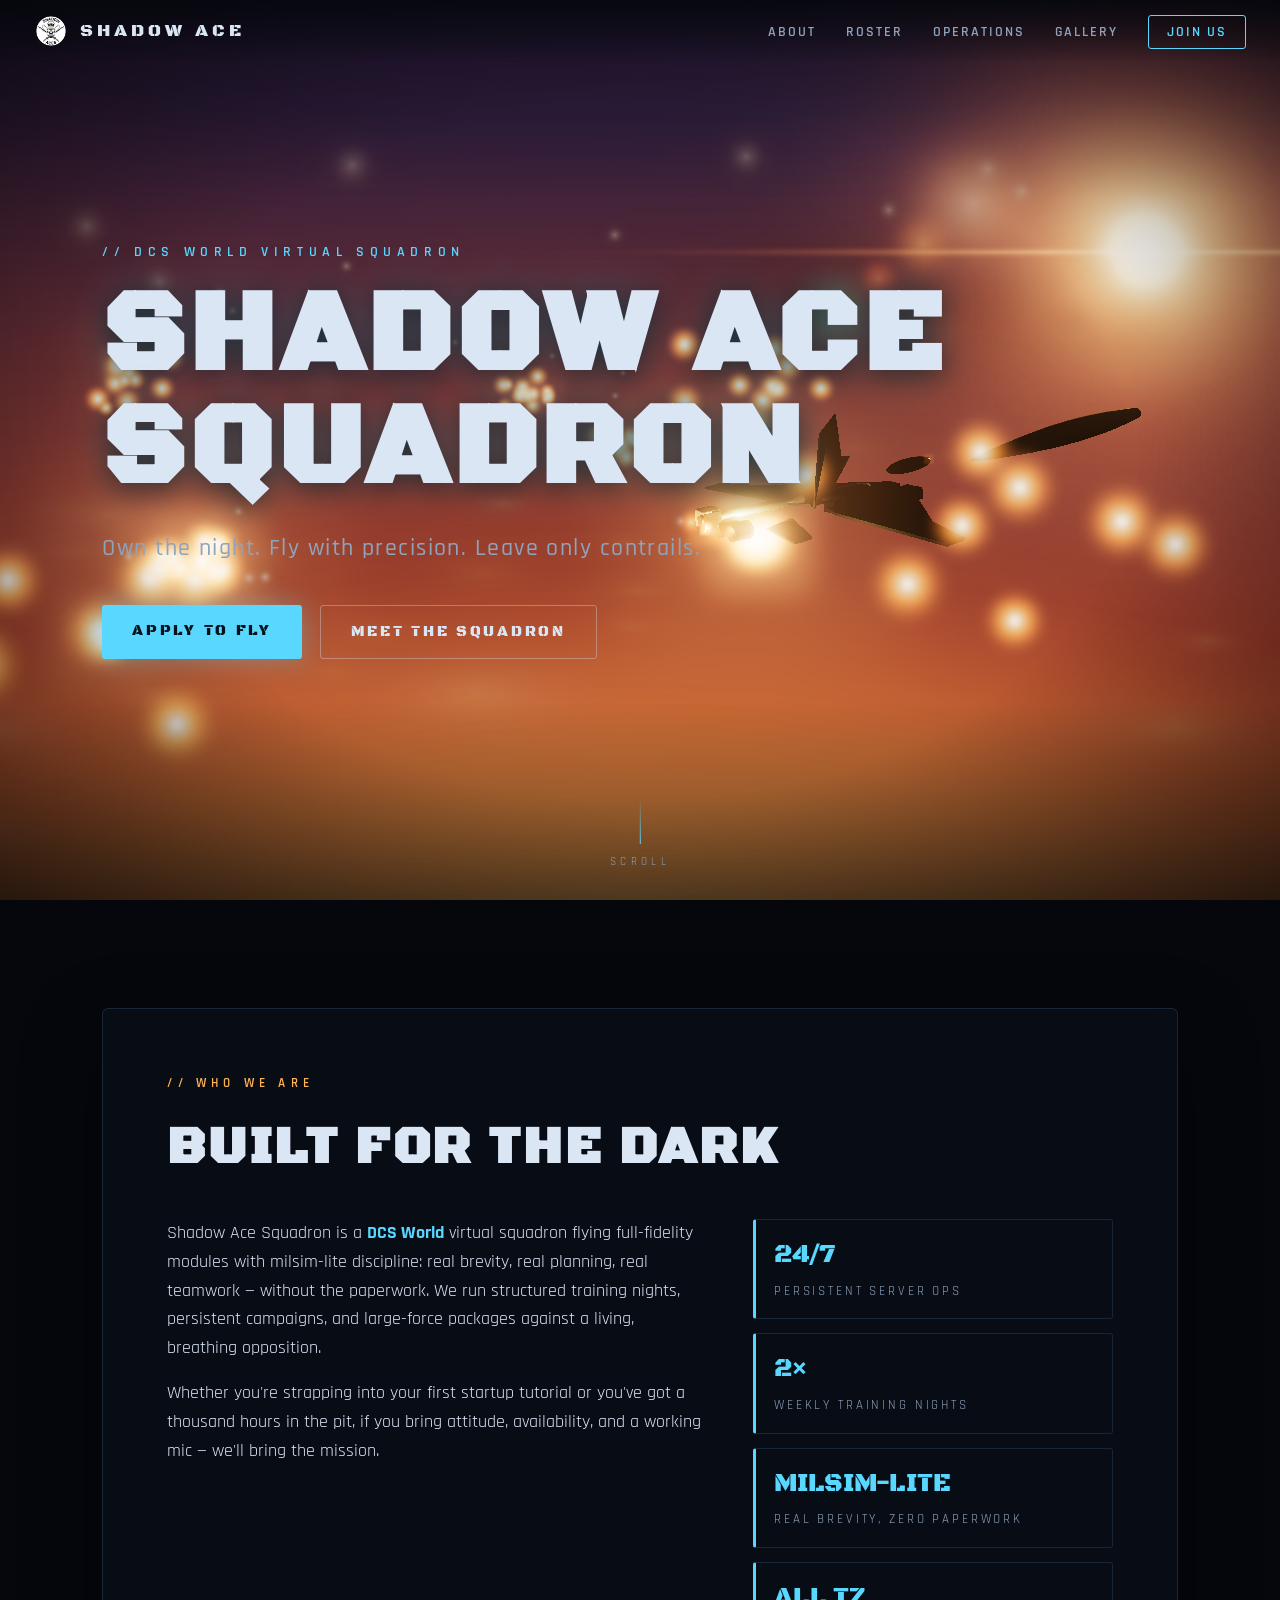
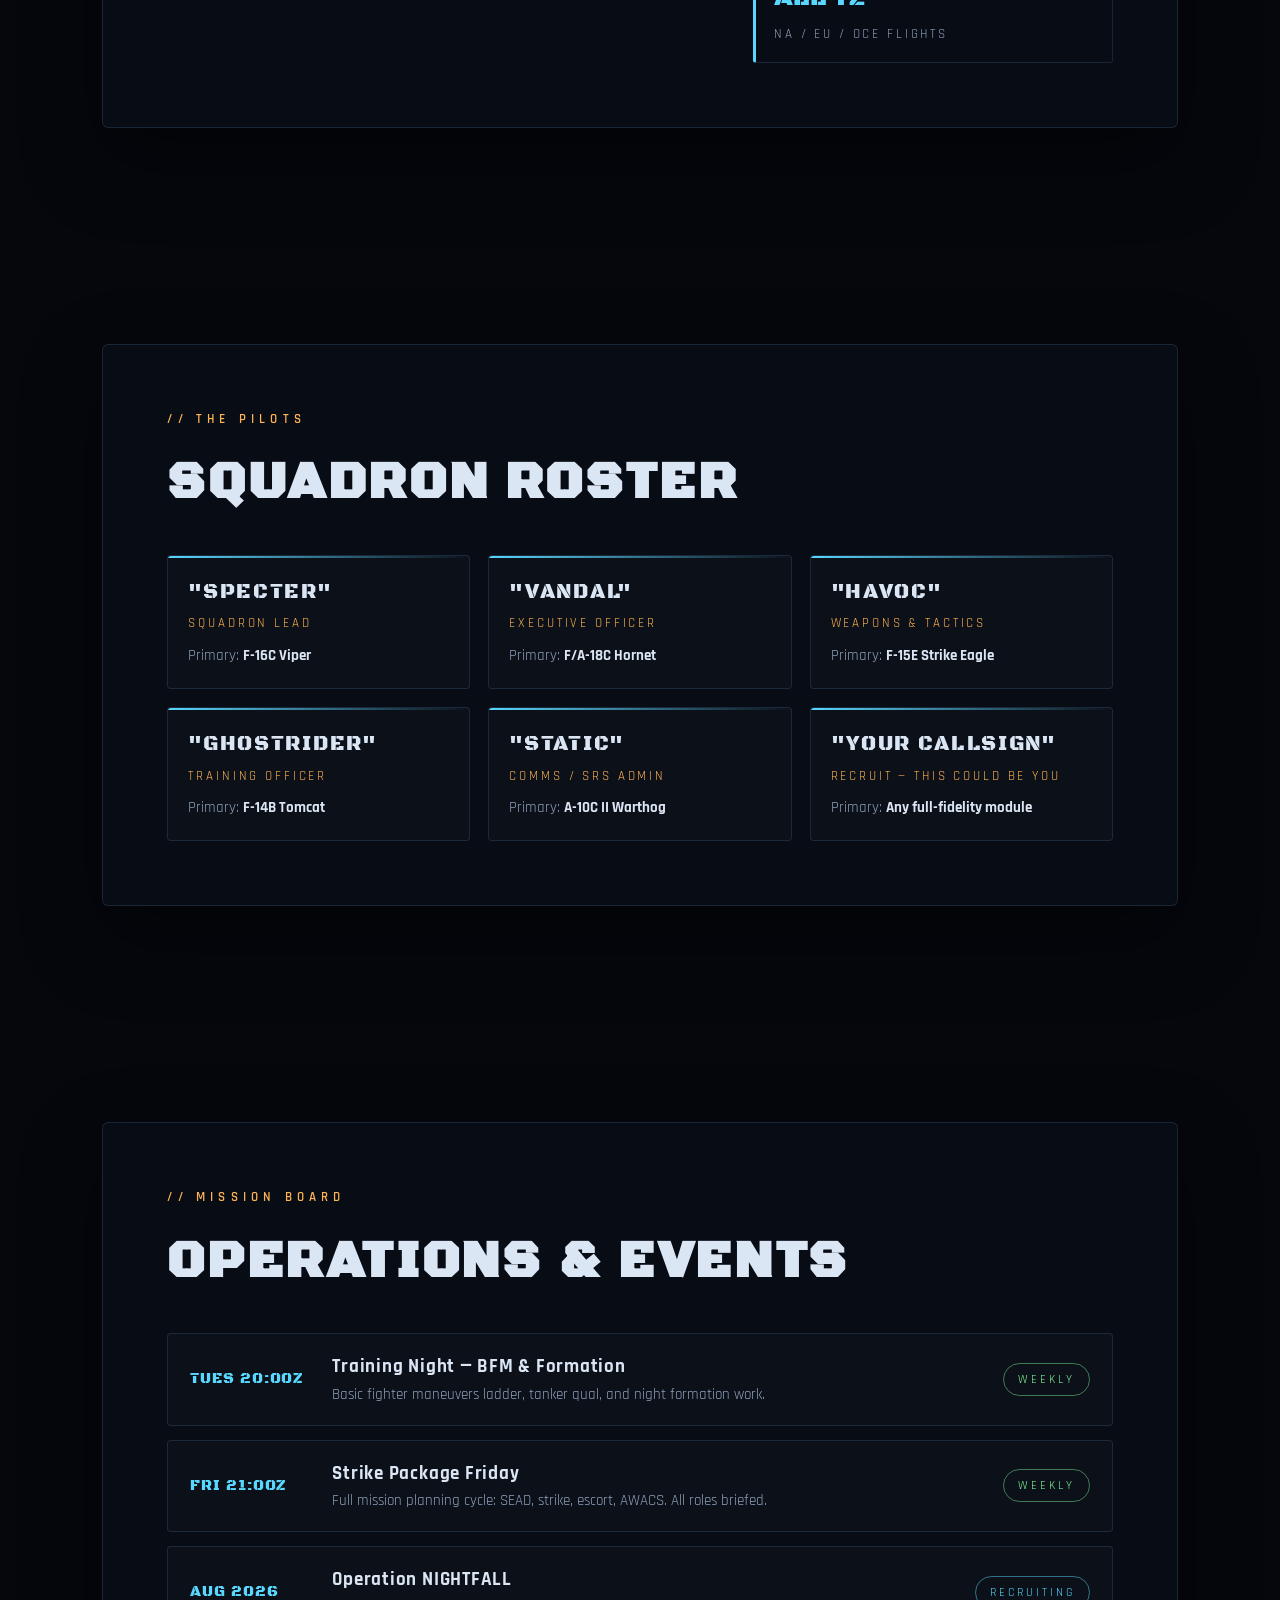
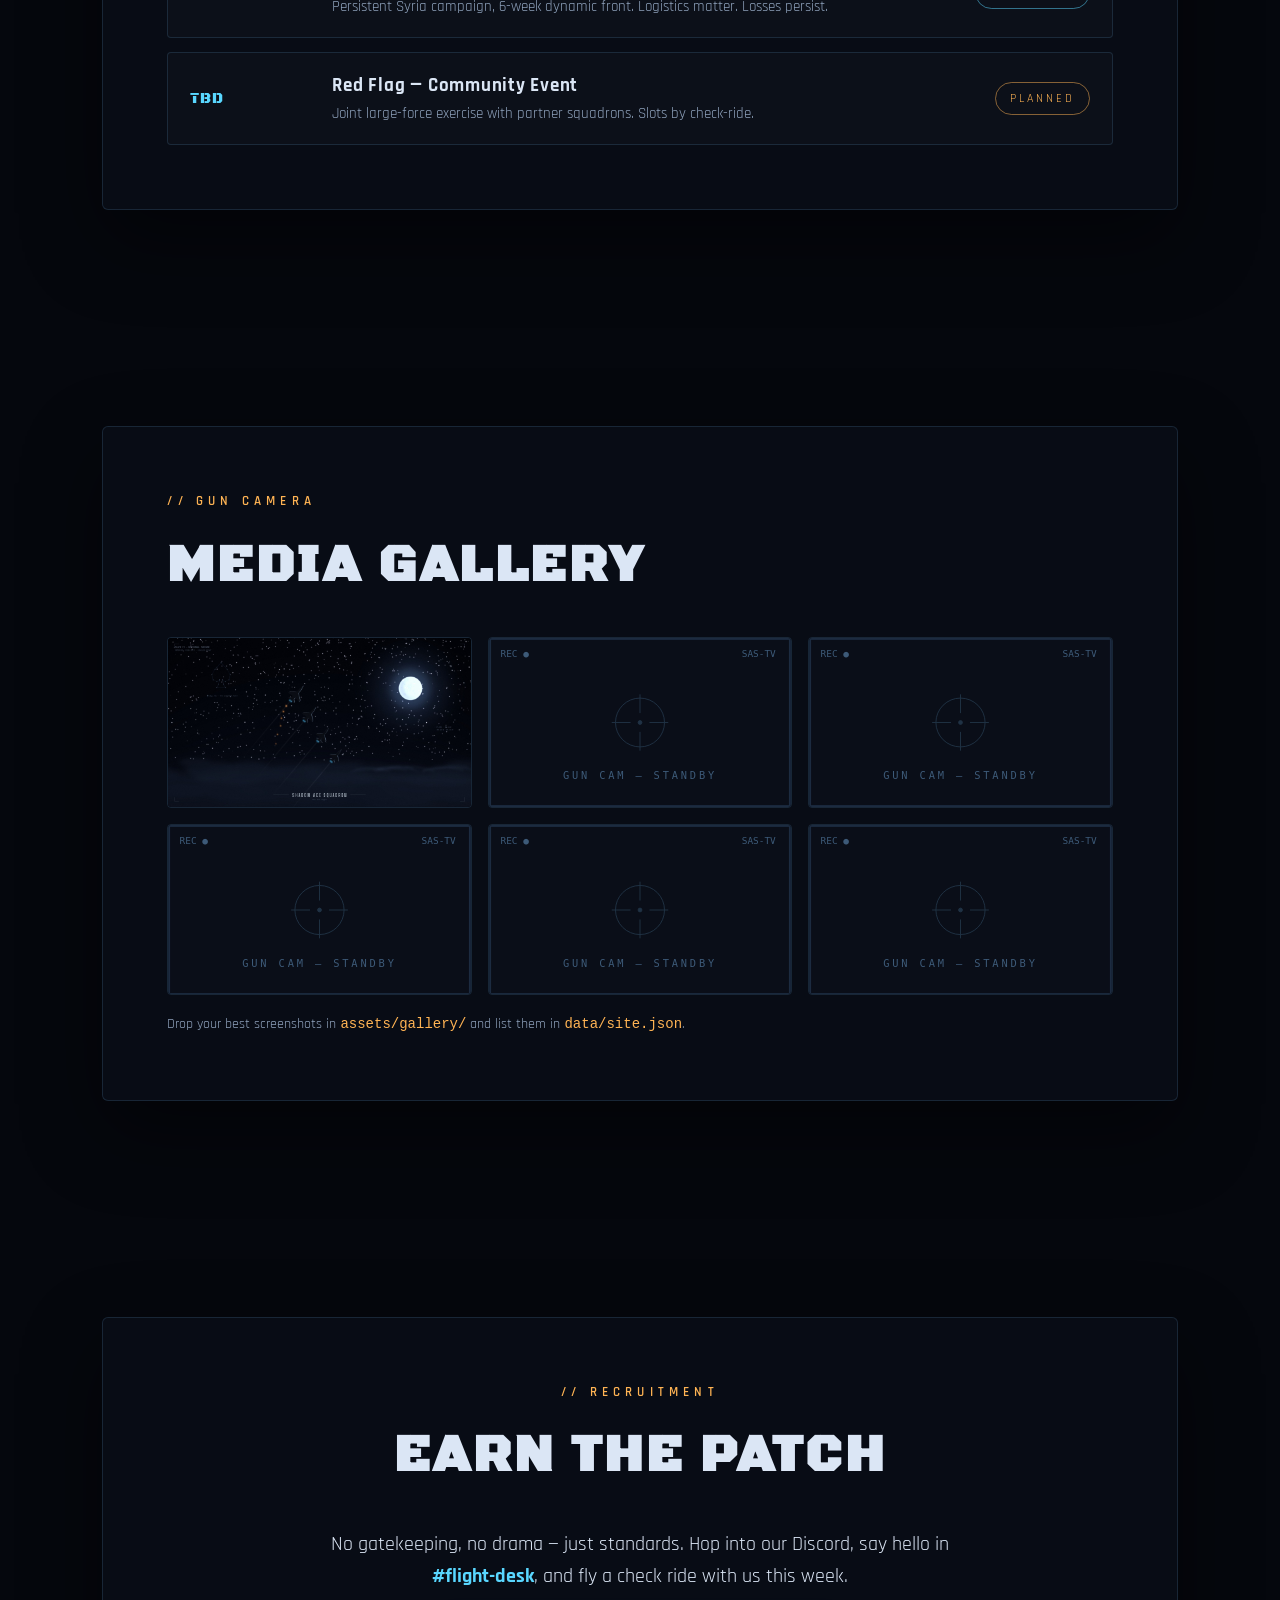
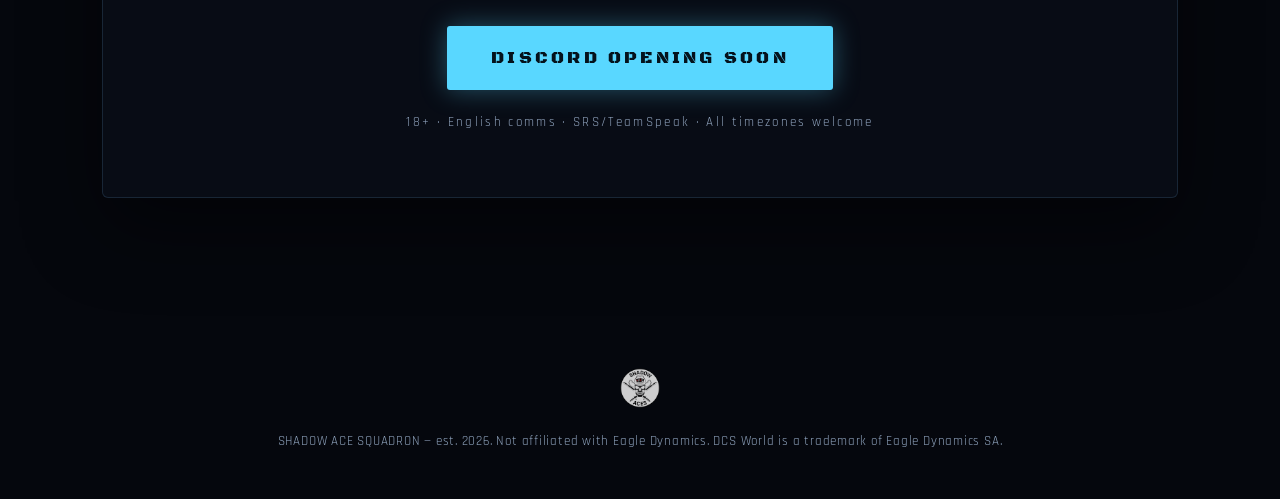
==== commit 99ac902f: "Cinematic pass: UnrealBloom post-processing, sculpted lathe fuselage jet, anamorphic sun streak, dep" ====
--- a/index.html
+++ b/index.html
@@ -19,7 +19,8 @@
   <script type="importmap">
     {
       "imports": {
-        "three": "./js/vendor/three.module.js"
+        "three": "./js/vendor/three.module.js",
+        "three/addons/": "./js/vendor/addons/"
       }
     }
   </script>
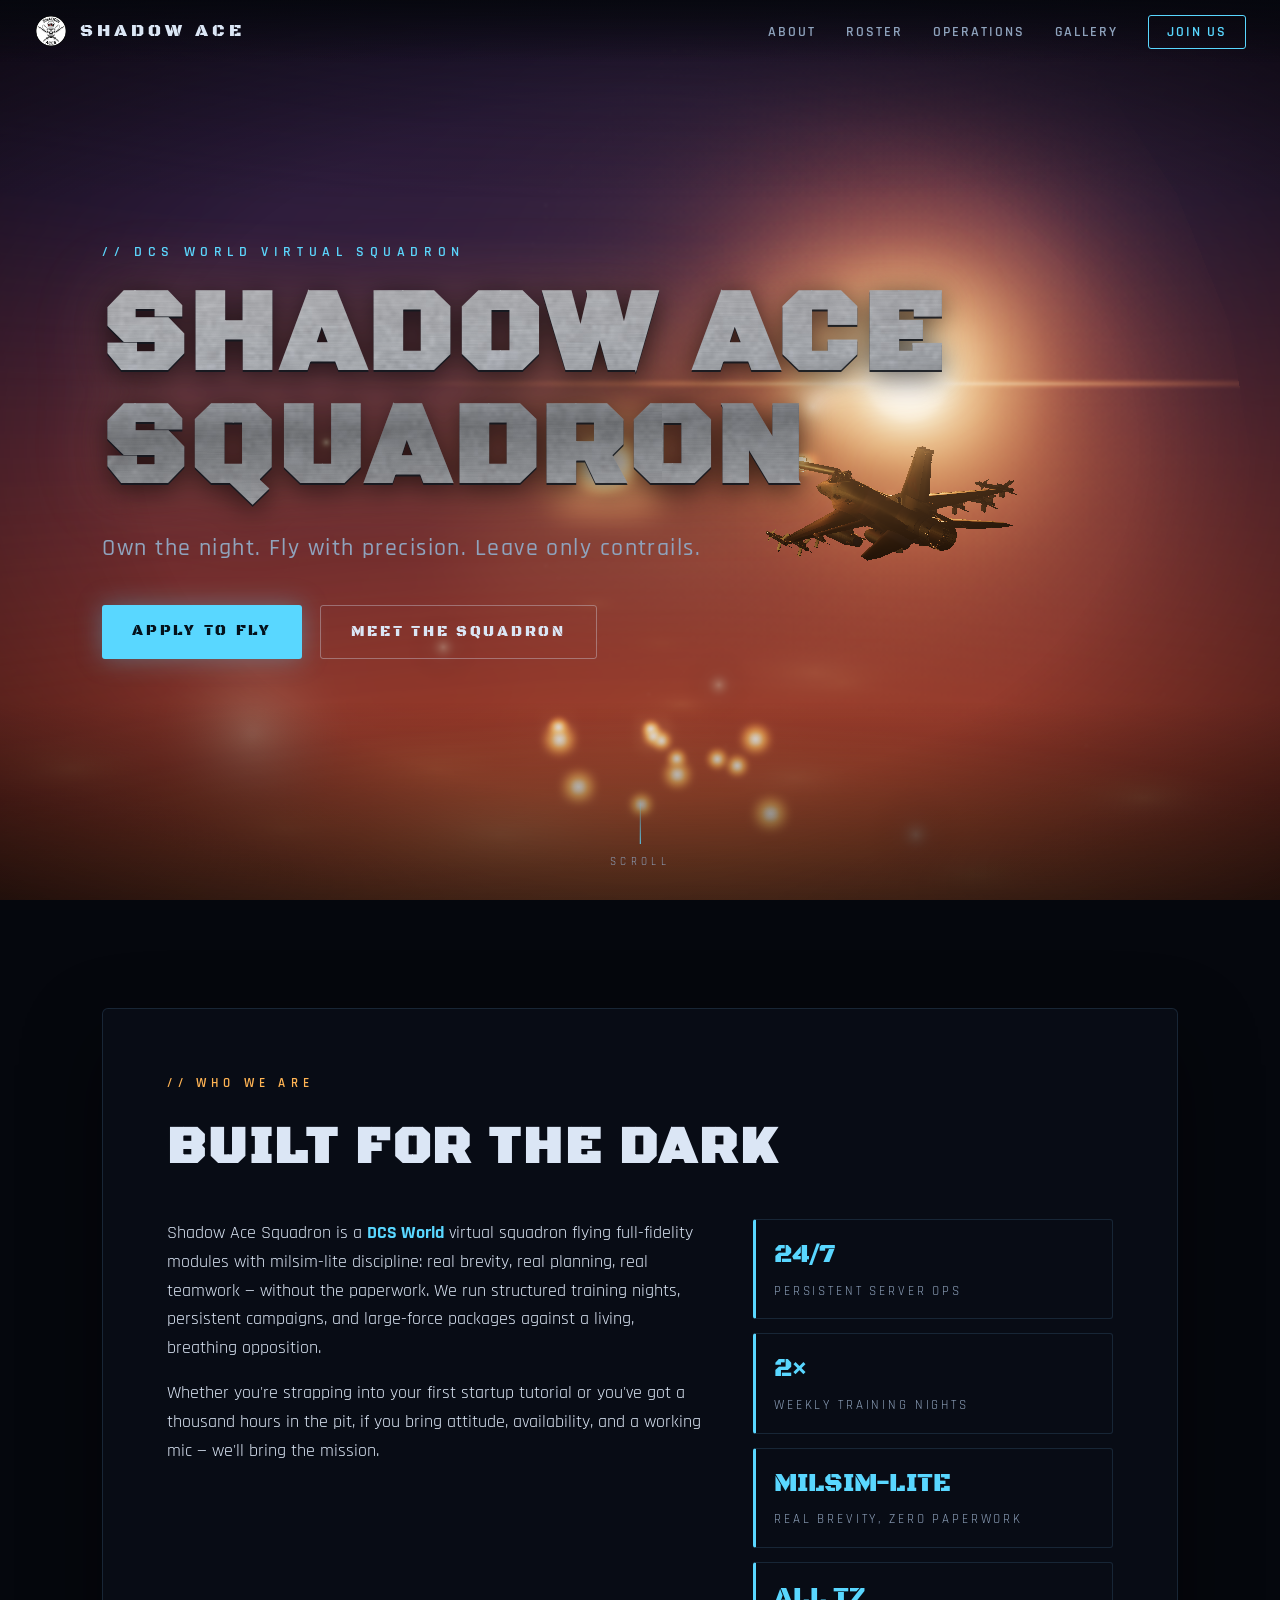
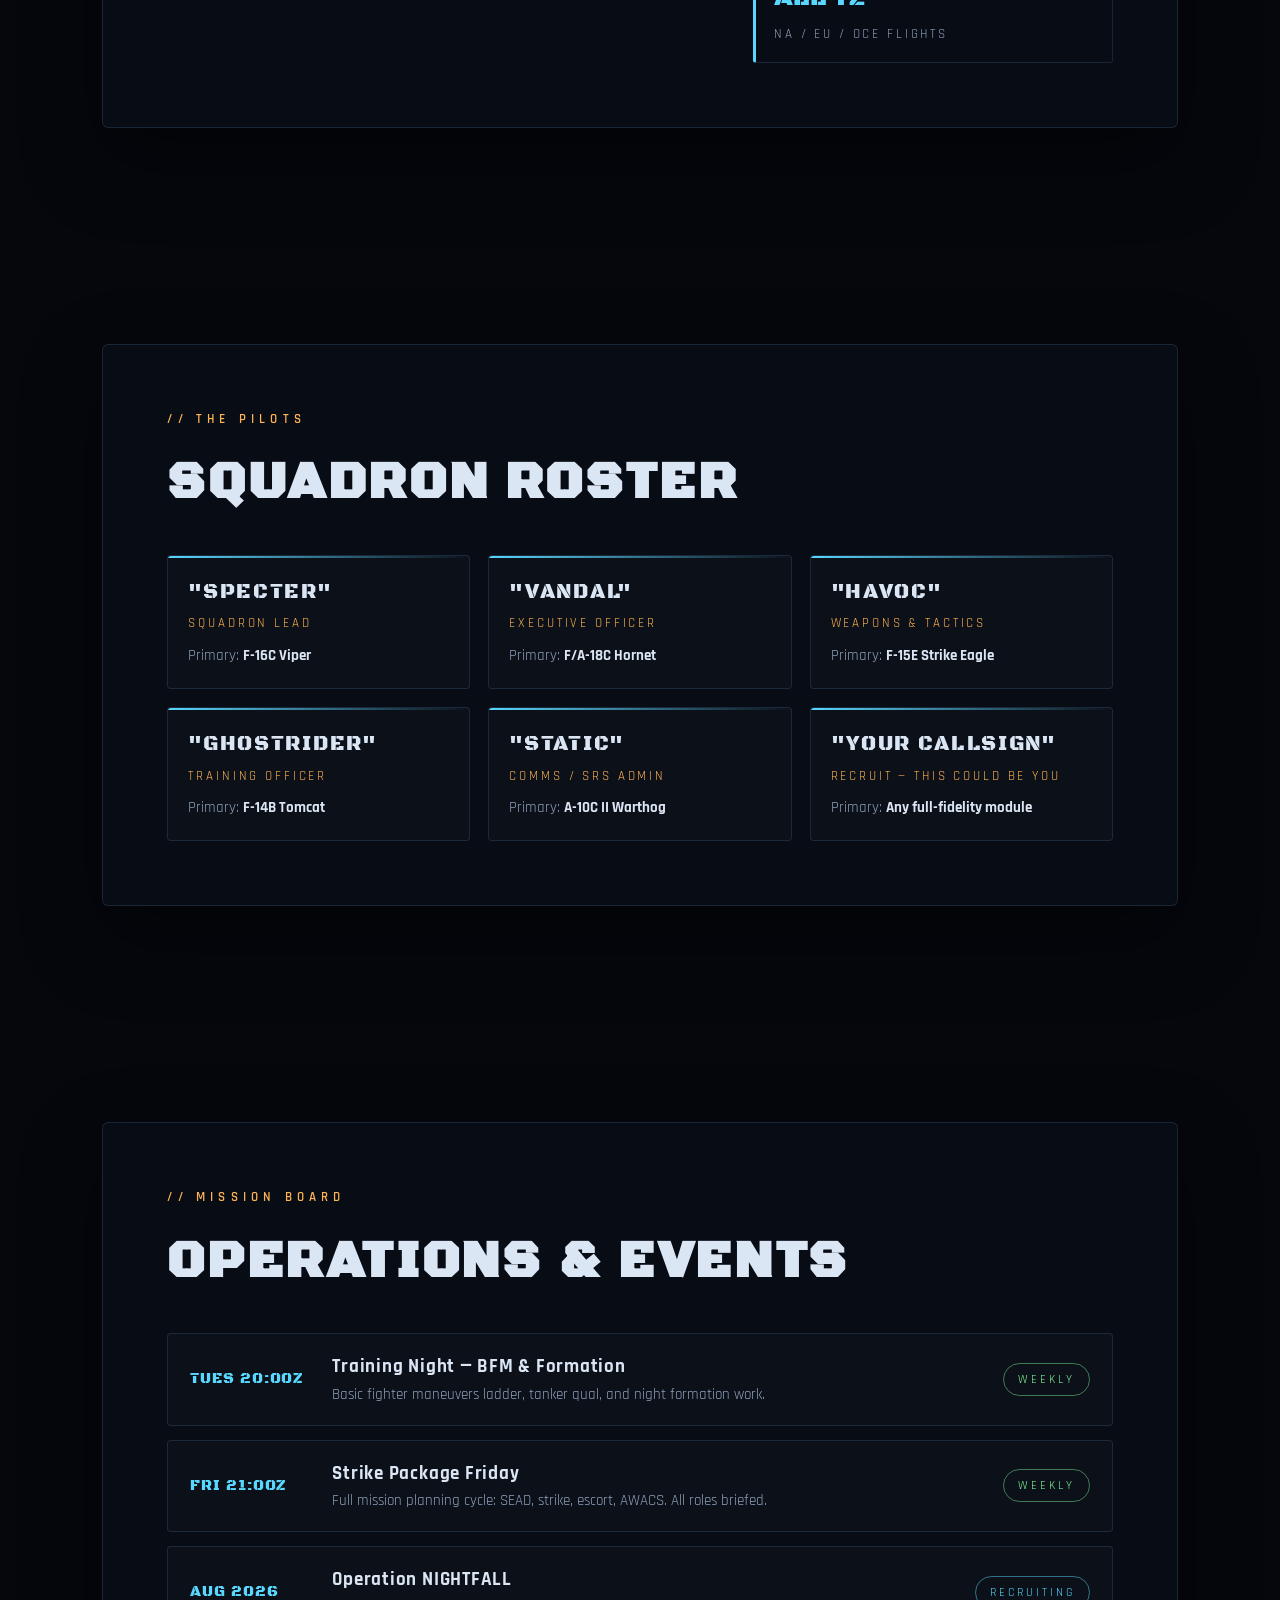
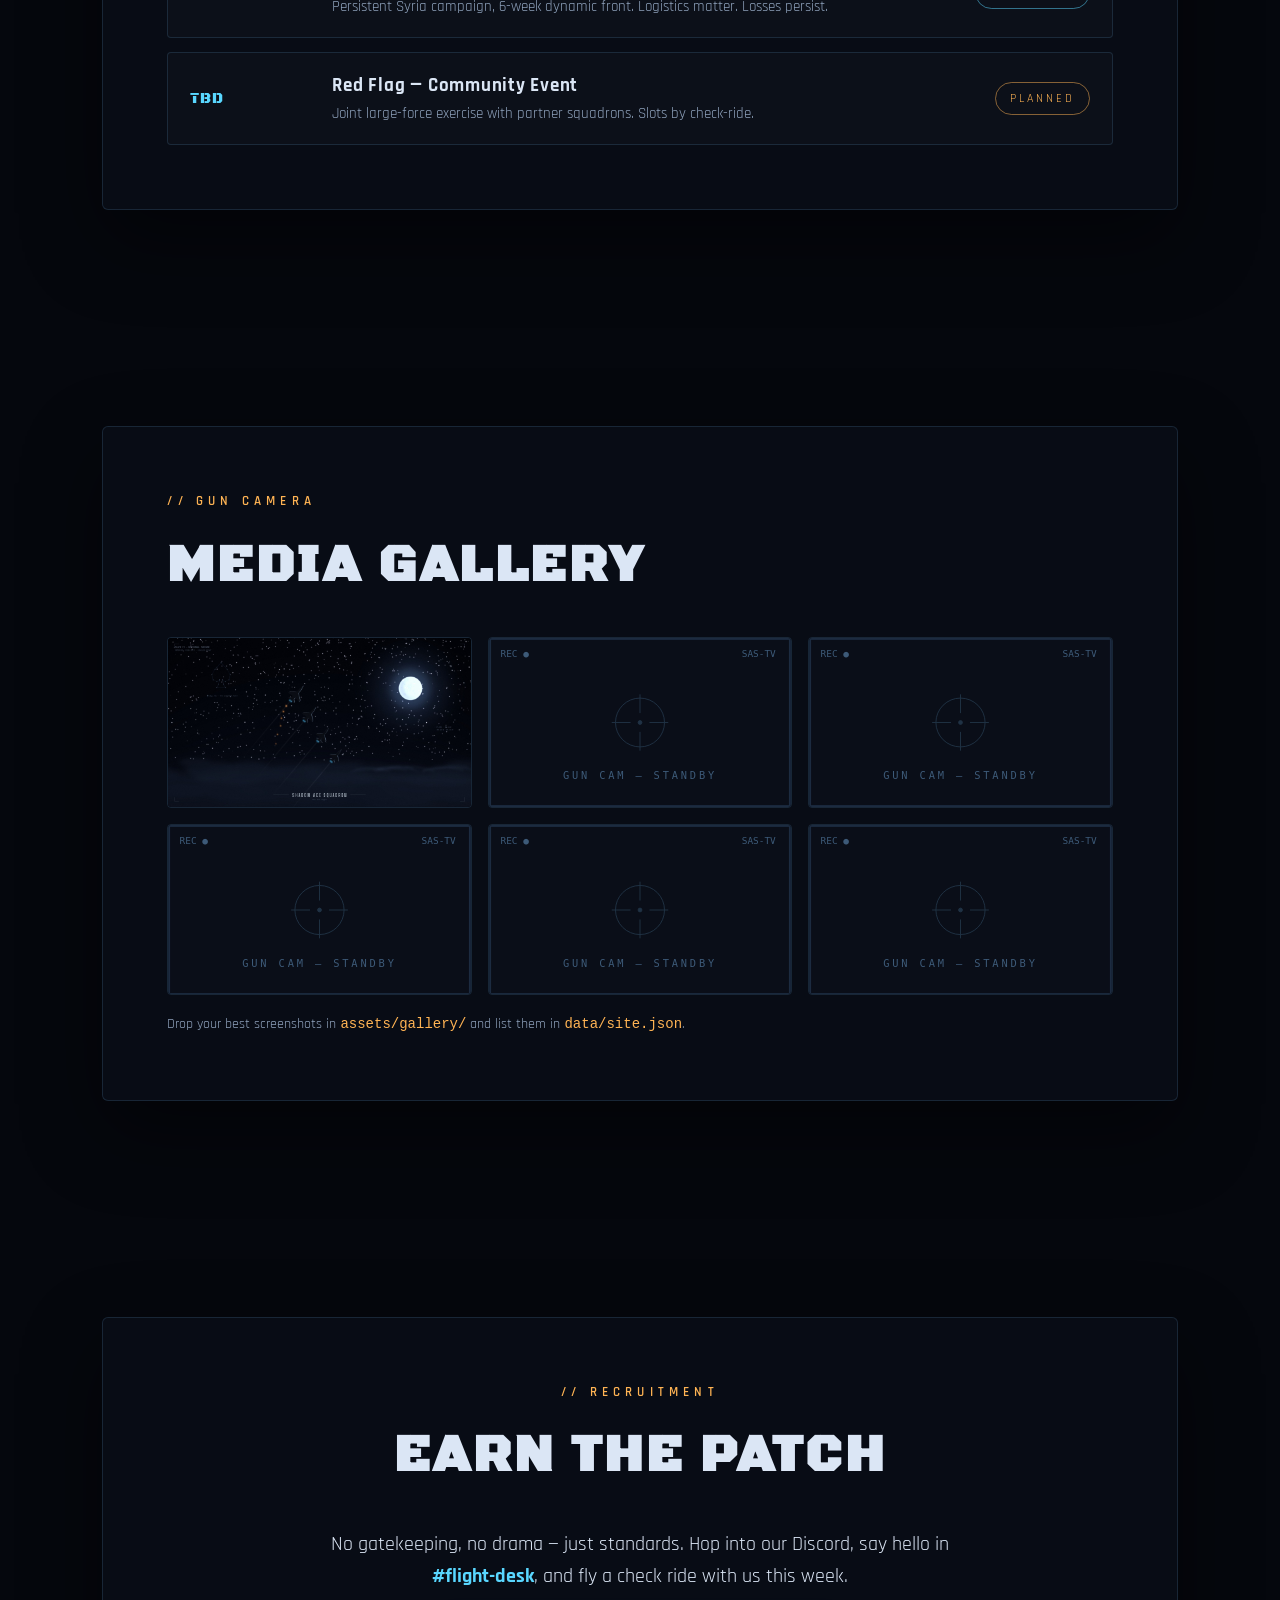
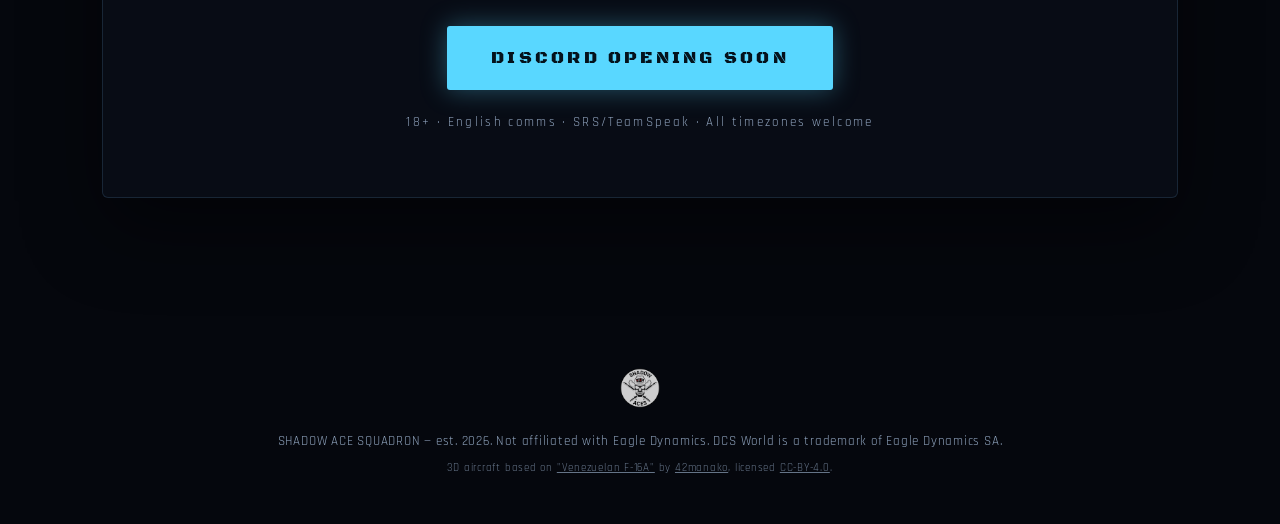
==== commit 53d10790: "Real F-16 model (CC-BY 42manako, Draco-compressed 44MB->3.3MB), black SAS retint, footer attribution" ====
--- a/index.html
+++ b/index.html
@@ -149,6 +149,7 @@
     <footer>
       <img src="assets/logo.png" alt="Shadow Aces emblem" class="footer-logo" />
       <p>SHADOW ACE SQUADRON — est. 2026. Not affiliated with Eagle Dynamics. DCS World is a trademark of Eagle Dynamics SA.</p>
+    <p class="credit">3D aircraft based on <a href="https://sketchfab.com/3d-models/venezuelan-f-16a-1752f97bbdde4021b77991e00c0f2dd3" target="_blank" rel="noopener">"Venezuelan F-16A"</a> by <a href="https://sketchfab.com/42manako" target="_blank" rel="noopener">42manako</a>, licensed <a href="http://creativecommons.org/licenses/by/4.0/" target="_blank" rel="noopener">CC-BY-4.0</a>.</p>
     </footer>
   </main>
 
--- a/css/style.css
+++ b/css/style.css
@@ -155,7 +155,18 @@
   font-size: clamp(52px, 9vw, 118px);
   line-height: 0.98;
   letter-spacing: 0.04em;
-  text-shadow: 0 0 44px rgba(89, 215, 255, 0.25), 0 4px 30px rgba(0, 0, 0, 0.8);
+  /* beaten-silver lettering: hammered metal texture clipped to the glyphs */
+  background-image:
+    linear-gradient(178deg, rgba(255,255,255,0.28) 0%, rgba(255,255,255,0) 38%, rgba(0,0,0,0.32) 62%, rgba(255,255,255,0.14) 100%),
+    url("../assets/beaten_silver.jpg");
+  background-size: 100% 100%, 560px 280px;
+  -webkit-background-clip: text;
+  background-clip: text;
+  color: transparent;
+  filter:
+    drop-shadow(0 2px 0 rgba(20, 24, 32, 0.9))
+    drop-shadow(0 5px 14px rgba(0, 0, 0, 0.65))
+    drop-shadow(0 0 34px rgba(255, 190, 120, 0.18));
 }
 .hero-sub {
   margin-top: 22px;
@@ -383,3 +394,6 @@
   .nav-links.open { transform: none; }
   #nav-toggle { display: block; }
 }
+
+footer .credit { margin-top: 8px; font-size: 11px; opacity: 0.7; }
+footer .credit a { color: var(--ink-dim); }
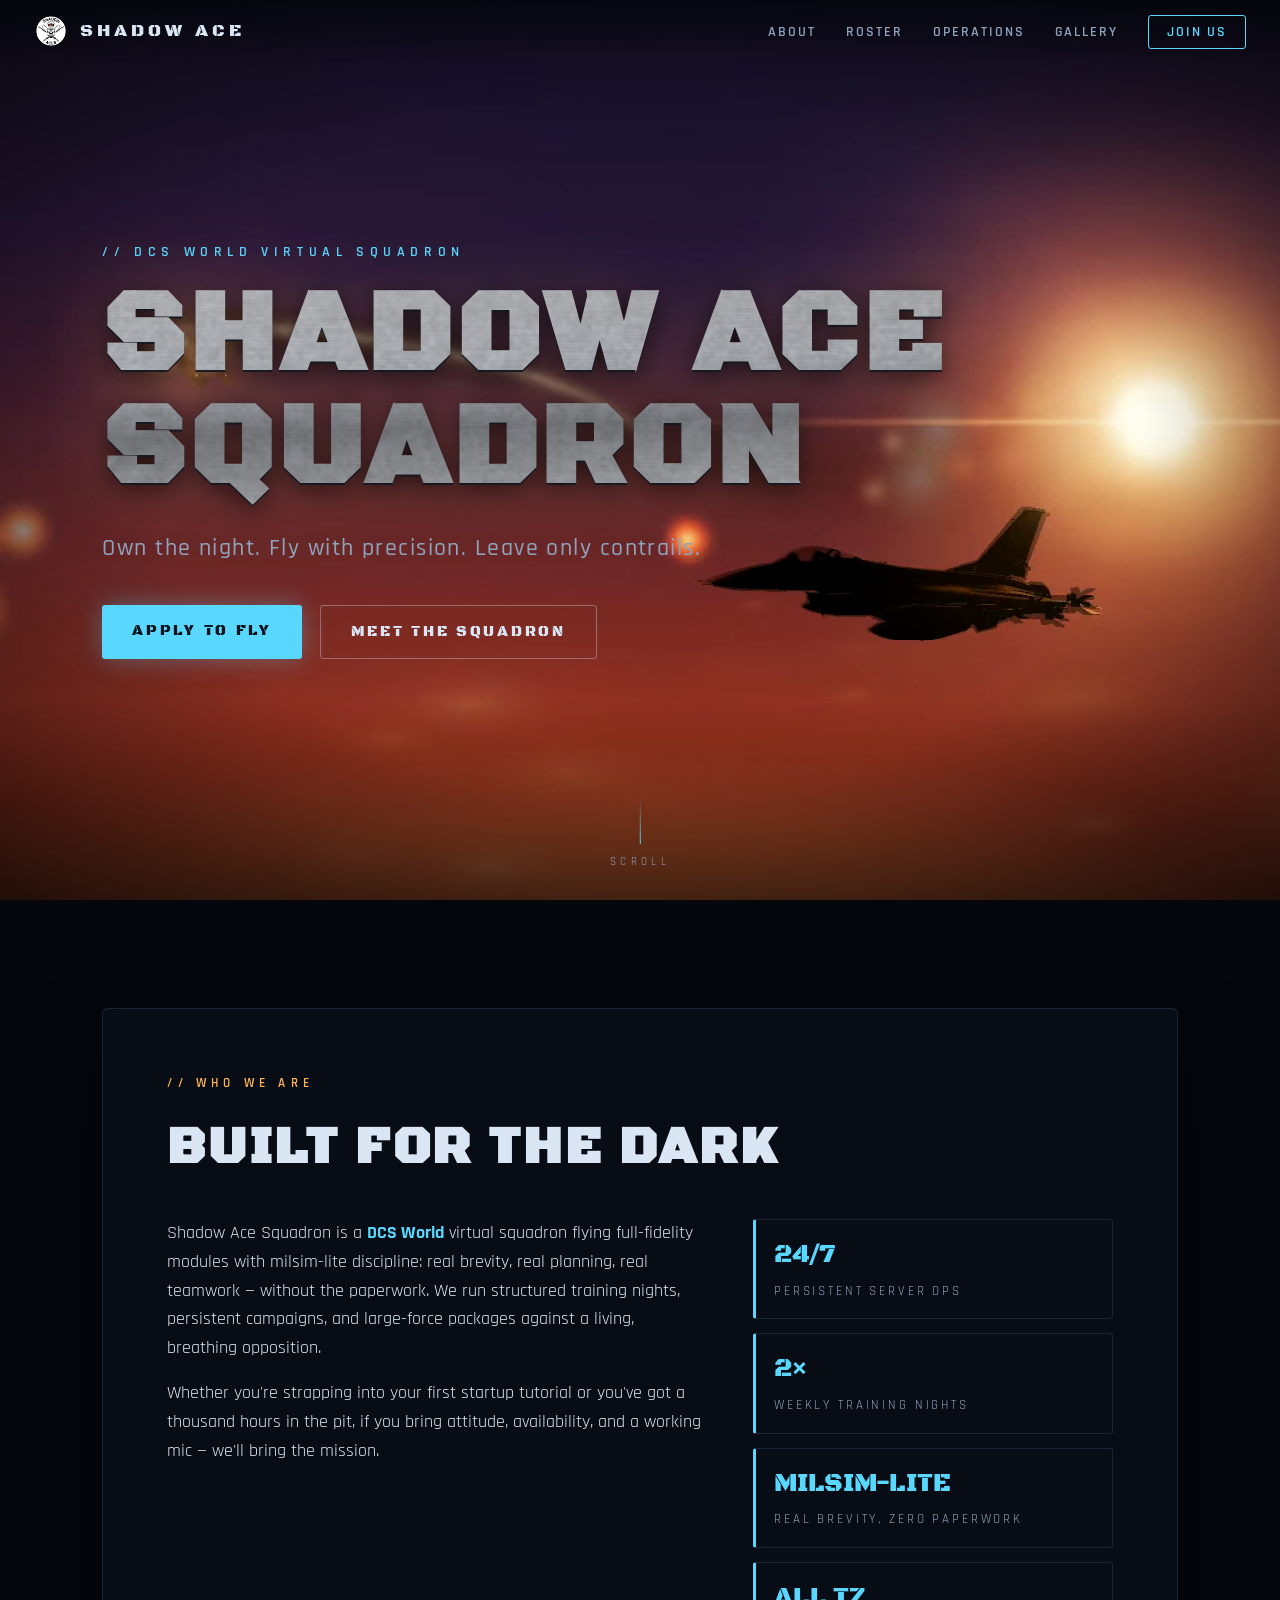
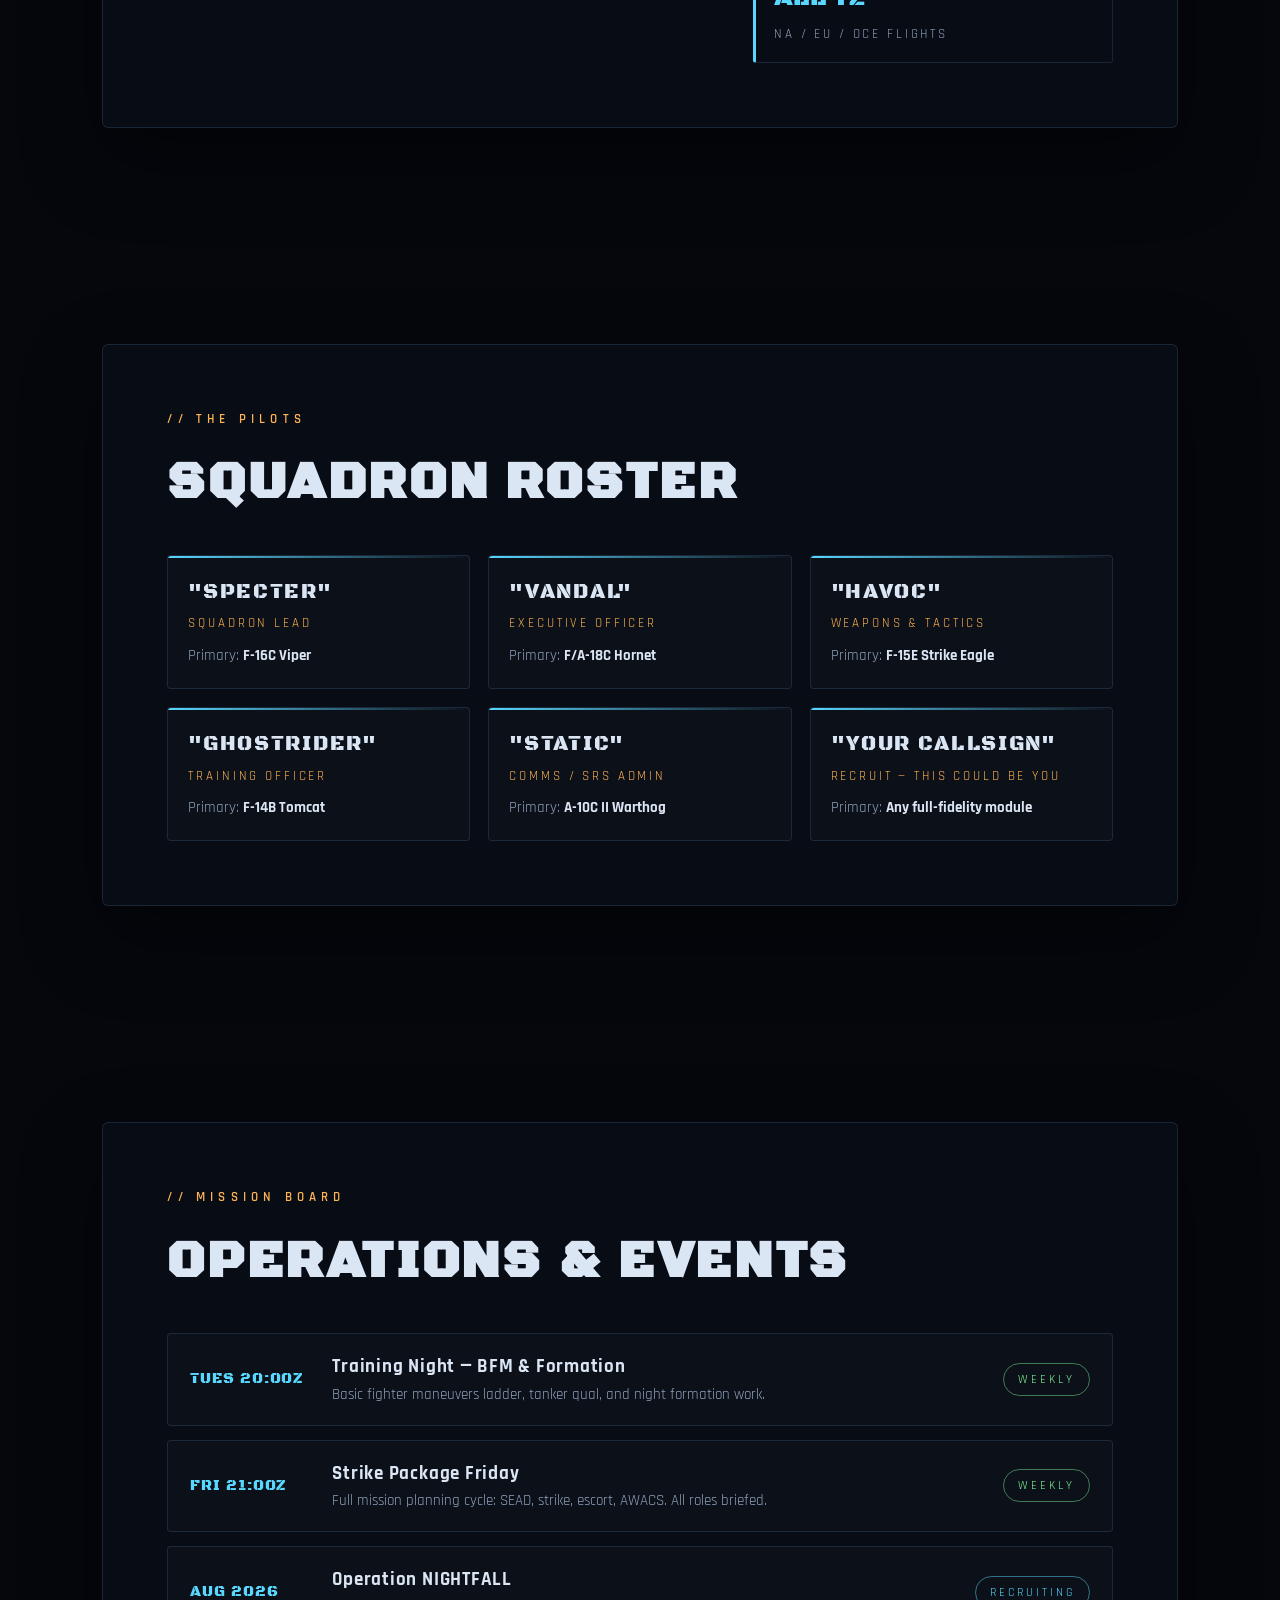
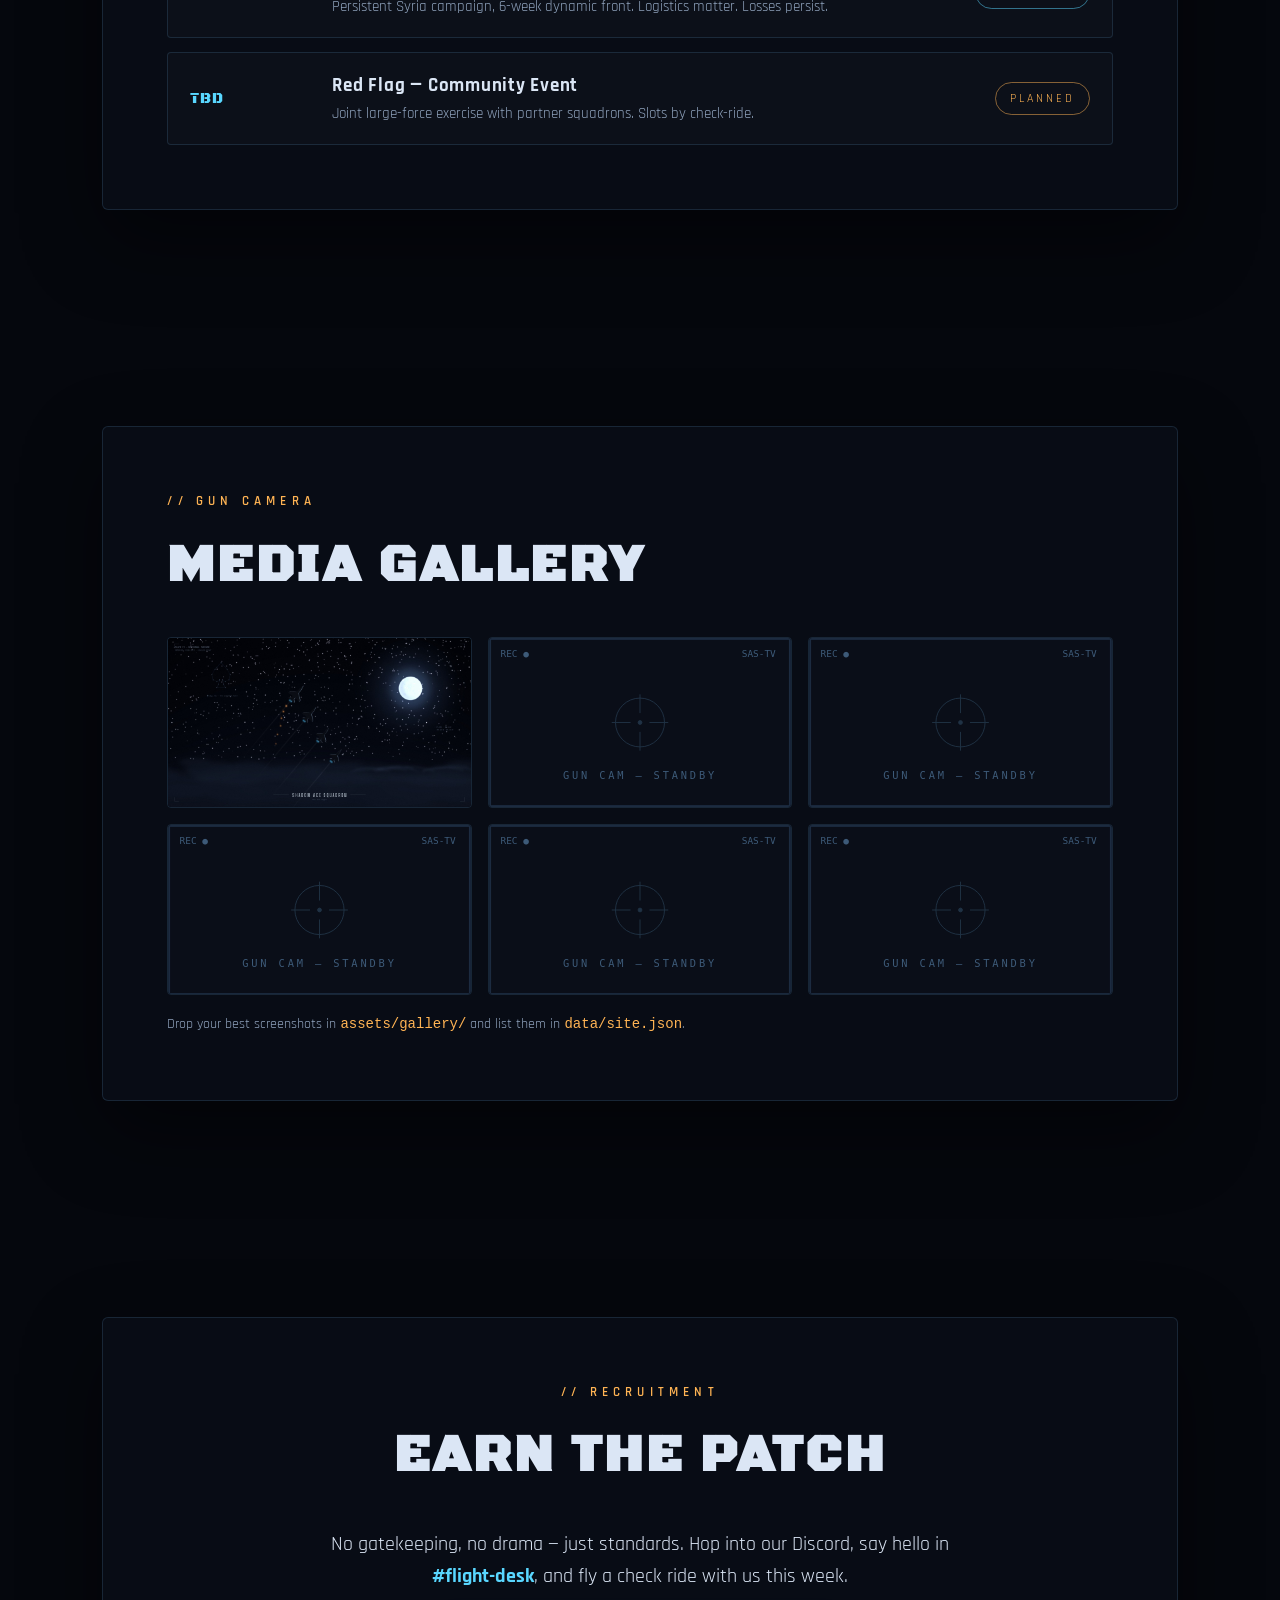
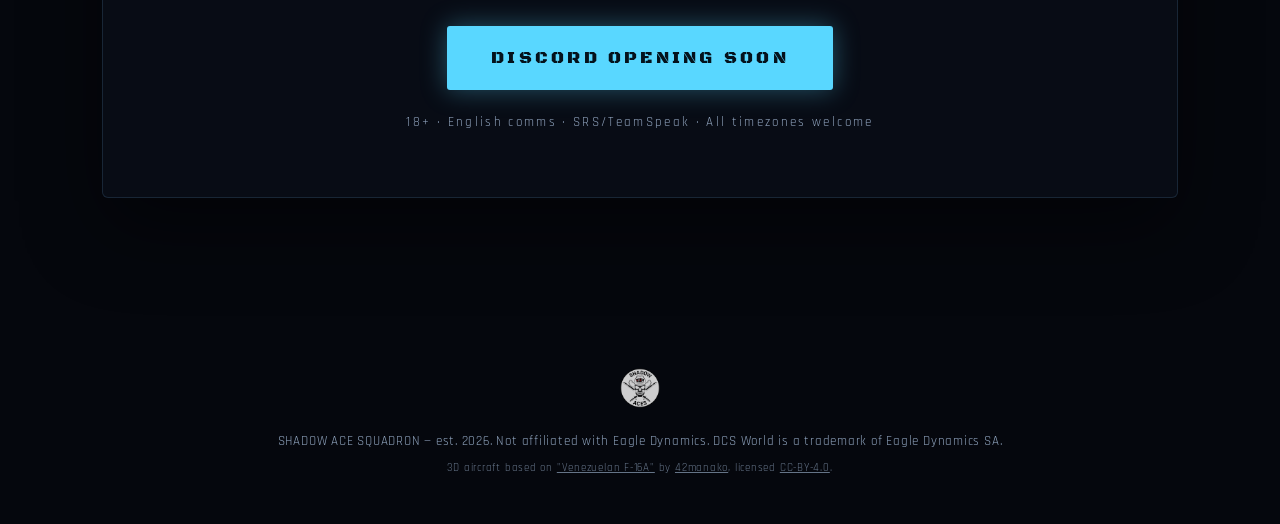
==== commit 4d7aa29a: "Cinematic film-loop hero: offline-rendered 10s seamless loop (24fps, motion blur, grade, grain), rep" ====
--- a/index.html
+++ b/index.html
@@ -26,8 +26,11 @@
   </script>
 </head>
 <body>
-  <!-- 3D background canvas (fixed, full viewport) -->
-  <canvas id="scene"></canvas>
+  <!-- Cinematic film loop background (offline-rendered, identical everywhere) -->
+  <video id="scene" autoplay muted loop playsinline preload="auto" poster="assets/hero_poster.jpg">
+    <source src="assets/hero_loop.webm" type="video/webm" />
+    <source src="assets/hero_loop.mp4" type="video/mp4" />
+  </video>
   <div id="vignette"></div>
 
   <!-- Loading screen -->
@@ -153,7 +156,16 @@
     </footer>
   </main>
 
-  <script type="module" src="js/scene.js"></script>
+  <script>
+    // hero film readiness -> loader dismissal (same signal the 3D scene used)
+    (function () {
+      const v = document.getElementById("scene");
+      function ready() { window.__sasSceneReady = true; window.dispatchEvent(new Event("sas-scene-ready")); }
+      if (v.readyState >= 3) ready();
+      else { v.addEventListener("canplay", ready, { once: true }); setTimeout(ready, 4000); }
+      v.play && v.play().catch(() => {});
+    })();
+  </script>
   <script type="module" src="js/main.js"></script>
 </body>
 </html>
--- a/css/style.css
+++ b/css/style.css
@@ -23,7 +23,7 @@
   overflow-x: hidden;
 }
 
-/* 3D canvas sits behind everything */
+/* cinematic film loop sits behind everything */
 #scene {
   position: fixed;
   inset: 0;
@@ -31,6 +31,7 @@
   height: 100vh;
   z-index: 0;
   display: block;
+  object-fit: cover;
 }
 #vignette {
   position: fixed;
